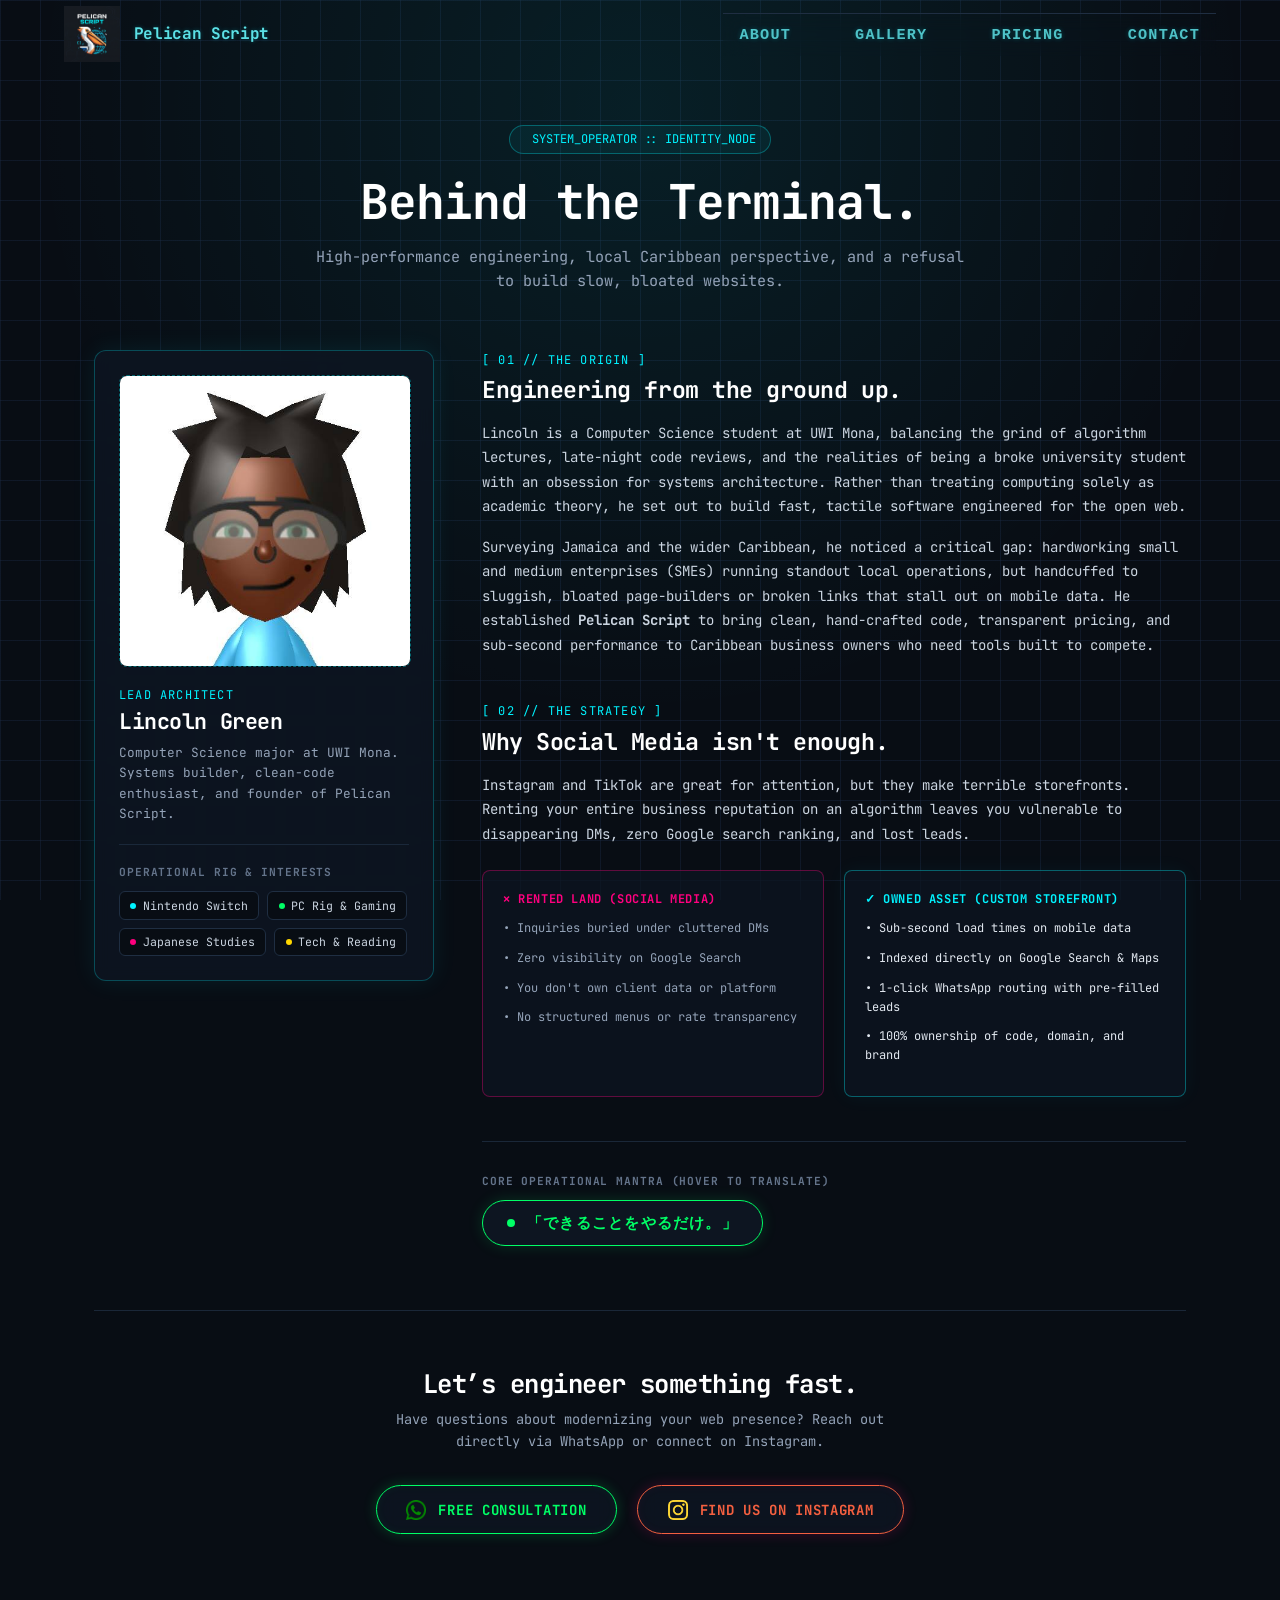
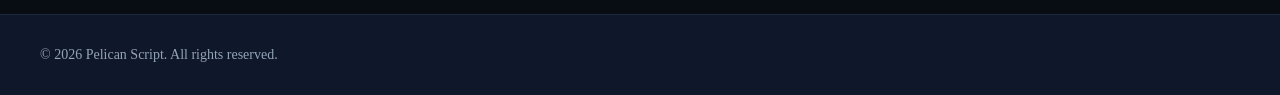
==== about.html @ 2ec805c6 "feat: build about page with operator dossier, tech rig chips, and interactive mantra node" ====
<!DOCTYPE html>
<html lang="en" class="scroll-smooth">
<head>
  <meta charset="UTF-8">
  <meta name="viewport" content="width=device-width, initial-scale=1.0">
  <title>About the Operator | Pelican Script</title>
  <meta name="description" content="Meet Lincoln Green—computer science student at UWI Mona and founder of Pelican Script. Engineering bespoke, ultra-fast web systems for Caribbean SMEs.">
  
  <!-- Brand icon -->
  <link rel="icon" type="image/png" href="icons/internet.png">

  <!-- Google Fonts -->
  <link rel="preconnect" href="https://fonts.googleapis.com">
  <link rel="preconnect" href="https://fonts.gstatic.com" crossorigin>
  <link href="https://fonts.googleapis.com/css2?family=JetBrains+Mono:wght@400;500;700&family=Silkscreen:wght@400;700&display=swap" rel="stylesheet">

  <!-- Stylesheets -->
  <link rel="stylesheet" href="css/main.css">
  <link rel="stylesheet" href="css/styles.css">
  <link rel="stylesheet" href="css/token.css">

<style>
    html, body {
      max-width: 100%;
      overflow-x: clip;
      margin: 0;
      padding: 0;
    }

    /* Outer Centered Wrapper */
    .about-wrapper {
      width: 100%;
      max-width: 1140px;
      margin: 0 auto;
      padding: 3.5rem 1.5rem 5rem 1.5rem;
      box-sizing: border-box;
    }

    /* Page Header */
    .about-header {
      text-align: center;
      margin-bottom: 3.5rem;
    }

    .about-badge {
      display: inline-flex;
      align-items: center;
      gap: 0.5rem;
      padding: 0.35rem 0.85rem;
      border-radius: 9999px;
      border: 1px solid rgba(0, 243, 255, 0.3);
      background: rgba(0, 243, 255, 0.05);
      color: #00f3ff;
      font-family: 'JetBrains Mono', monospace;
      font-size: 0.75rem;
      margin-bottom: 1rem;
    }

    .about-title {
      font-family: 'JetBrains Mono', monospace;
      font-size: clamp(2rem, 4vw, 3rem);
      font-weight: 700;
      color: #ffffff;
      margin: 0 0 0.75rem 0;
    }

    .about-subtitle {
      font-family: 'JetBrains Mono', monospace;
      color: #94a3b8;
      font-size: 0.95rem;
      max-width: 650px;
      margin: 0 auto;
      line-height: 1.6;
    }

    /* Two-Column Grid */
    .about-grid {
      display: grid;
      grid-template-columns: 1fr;
      gap: 2.5rem;
      align-items: start;
      margin-bottom: 4rem;
    }

    @media (min-width: 900px) {
      .about-grid {
        grid-template-columns: 340px 1fr;
        gap: 3rem;
      }
    }

    /* Left Column: Operator Frame */
    .operator-frame {
      background: rgba(14, 22, 34, 0.85);
      border: 1px solid rgba(0, 243, 255, 0.25);
      border-radius: 12px;
      padding: 1.5rem;
      box-shadow: 0 0 25px rgba(0, 243, 255, 0.08);
      backdrop-filter: blur(8px);
      box-sizing: border-box;
    }

    .operator-img-wrapper {
      width: 100%;
      aspect-ratio: 1 / 1;
      border-radius: 8px;
      overflow: hidden;
      border: 1px dashed rgba(0, 243, 255, 0.4);
      background: #080d14;
      display: flex;
      align-items: center;
      justify-content: center;
      margin-bottom: 1.25rem;
    }

    .operator-photo {
      width: 100%;
      height: 100%;
      object-fit: cover;
      display: block;
    }

    .placeholder-badge {
      font-family: 'JetBrains Mono', monospace;
      font-size: 0.75rem;
      color: #00f3ff;
      text-align: center;
      padding: 1rem;
      line-height: 1.5;
    }

    .operator-role {
      font-family: 'JetBrains Mono', monospace;
      font-size: 0.75rem;
      color: #00f3ff;
      letter-spacing: 0.1em;
      text-transform: uppercase;
      margin-bottom: 0.25rem;
    }

    .operator-name {
      font-family: 'JetBrains Mono', monospace;
      font-size: 1.35rem;
      font-weight: 700;
      color: #ffffff;
      margin: 0 0 0.5rem 0;
    }

    .operator-bio {
      font-family: 'JetBrains Mono', monospace;
      font-size: 0.8rem;
      color: #94a3b8;
      line-height: 1.6;
      margin: 0 0 1.25rem 0;
    }

    .operator-divider {
      border: 0;
      border-top: 1px solid rgba(31, 46, 66, 0.8);
      margin: 1.25rem 0;
    }

    .rig-label {
      font-family: 'JetBrains Mono', monospace;
      font-size: 0.7rem;
      color: #64748b;
      letter-spacing: 0.08em;
      font-weight: 700;
      margin-bottom: 0.75rem;
    }

    .hobby-tags {
      display: flex;
      flex-wrap: wrap;
      gap: 0.5rem;
    }

    .hobby-chip {
      display: inline-flex;
      align-items: center;
      gap: 0.4rem;
      padding: 0.35rem 0.65rem;
      border-radius: 6px;
      font-family: 'JetBrains Mono', monospace;
      font-size: 0.72rem;
      background: #080d14;
      border: 1px solid #1f2e42;
      color: #cbd5e1;
    }

    .hobby-chip .dot {
      width: 6px;
      height: 6px;
      border-radius: 50%;
    }

    /* Right Column: Story & Narrative */
    .story-section {
      margin-bottom: 2.75rem;
    }

    .story-tag {
      font-family: 'JetBrains Mono', monospace;
      font-size: 0.75rem;
      color: #00f3ff;
      letter-spacing: 0.1em;
      text-transform: uppercase;
    }

    .story-heading {
      font-family: 'JetBrains Mono', monospace;
      font-size: 1.45rem;
      font-weight: 700;
      color: #ffffff;
      margin: 0.4rem 0 1rem 0;
    }

    .story-body {
      font-family: 'JetBrains Mono', monospace;
      font-size: 0.875rem;
      color: #cbd5e1;
      line-height: 1.75;
      margin: 0 0 1rem 0;
    }

    /* Comparison Cards */
    .comparison-grid {
      display: grid;
      grid-template-columns: 1fr;
      gap: 1.25rem;
      margin-top: 1.5rem;
    }

    @media (min-width: 640px) {
      .comparison-grid {
        grid-template-columns: 1fr 1fr;
      }
    }

    .compare-box {
      padding: 1.25rem;
      border-radius: 8px;
      background: rgba(14, 22, 34, 0.7);
      font-family: 'JetBrains Mono', monospace;
      box-sizing: border-box;
    }

    .compare-social {
      border: 1px solid rgba(255, 0, 127, 0.35);
    }

    .compare-site {
      border: 1px solid rgba(0, 243, 255, 0.35);
      box-shadow: 0 0 20px rgba(0, 243, 255, 0.05);
    }

    .compare-title-social {
      color: #ff007f;
      font-size: 0.75rem;
      font-weight: 700;
      margin-bottom: 0.75rem;
      letter-spacing: 0.05em;
    }

    .compare-title-site {
      color: #00f3ff;
      font-size: 0.75rem;
      font-weight: 700;
      margin-bottom: 0.75rem;
      letter-spacing: 0.05em;
    }

    .compare-list {
      list-style: none;
      padding: 0;
      margin: 0;
      font-size: 0.75rem;
      line-height: 1.6;
    }

    .compare-list li {
      margin-bottom: 0.65rem;
    }

    .compare-social .compare-list li {
      color: #94a3b8;
    }

    .compare-site .compare-list li {
      color: #e2e8f0;
    }

    /* Mantra Pill Section */
    .mantra-block {
      border-top: 1px solid rgba(31, 46, 66, 0.8);
      padding-top: 2rem;
      margin-top: 2rem;
    }

    .mantra-container {
      position: relative;
      display: inline-flex;
      align-items: center;
      gap: 0.75rem;
      background: rgba(14, 22, 34, 0.95);
      border: 1.5px solid #00ff66;
      border-radius: 9999px;
      padding: 0.7rem 1.5rem;
      font-family: 'JetBrains Mono', monospace;
      cursor: pointer;
      transition: all 0.3s ease;
      box-shadow: 0 0 15px rgba(0, 255, 102, 0.15);
      user-select: none;
      min-height: 44px;
      box-sizing: border-box;
    }

    .mantra-container:hover {
      box-shadow: 0 0 25px rgba(0, 255, 102, 0.4);
      background: rgba(0, 255, 102, 0.08);
    }

    .mantra-jp {
      color: #00ff66;
      font-weight: 700;
      font-size: 0.95rem;
      letter-spacing: 0.08em;
      transition: opacity 0.25s ease, transform 0.25s ease;
    }

    .mantra-en {
      position: absolute;
      left: 2.75rem;
      color: #ffffff;
      font-weight: 600;
      font-size: 0.85rem;
      opacity: 0;
      transform: translateX(-5px);
      pointer-events: none;
      transition: opacity 0.25s ease, transform 0.25s ease;
      white-space: nowrap;
    }

    .mantra-container:hover .mantra-jp {
      opacity: 0;
      transform: translateX(5px);
    }

    .mantra-container:hover .mantra-en {
      opacity: 1;
      transform: translateX(0);
    }

    /* Bottom Conversion Area */
    .about-cta-footer {
      border-top: 1px solid rgba(31, 46, 66, 0.8);
      padding-top: 3.5rem;
      text-align: center;
    }

    .about-cta-footer h2 {
      font-family: 'JetBrains Mono', monospace;
      font-size: 1.6rem;
      color: #ffffff;
      margin: 0 0 0.5rem 0;
    }

    .about-cta-footer p {
      font-family: 'JetBrains Mono', monospace;
      font-size: 0.85rem;
      color: #94a3b8;
      margin: 0 auto 2rem auto;
      max-width: 520px;
      line-height: 1.6;
    }

    .cta-button-row {
      display: flex;
      flex-direction: row;
      justify-content: center;
      gap: 1.25rem;
      flex-wrap: wrap;
    }
  </style>
</head>

<body class="bg-[#080d14] text-[#e2e8f0]">
  <!-- Shared Component Header -->
  <site-header></site-header>

 <main id="main-content">
  <div class="about-wrapper">
    
    <!-- Hero / Header -->
    <header class="about-header">
      <div class="about-badge">
        <span class="w-2 h-2 rounded-full bg-[#00f3ff] animate-pulse"></span>
        <span>SYSTEM_OPERATOR :: IDENTITY_NODE</span>
      </div>
      <h1 class="about-title">Behind the Terminal.</h1>
      <p class="about-subtitle">
        High-performance engineering, local Caribbean perspective, and a refusal to build slow, bloated websites.
      </p>
    </header>

    <!-- Content Grid -->
    <div class="about-grid">
      
      <!-- Left Column: Dossier Card -->
      <aside class="operator-frame">
        <div class="operator-img-wrapper">
          <img src="img/mii.jpg" alt="Lincoln Green - Lead Architect" class="operator-photo">
        </div>

        <div class="operator-role">Lead Architect</div>
        <h2 class="operator-name">Lincoln Green</h2>
        <p class="operator-bio">
          Computer Science major at UWI Mona. Systems builder, clean-code enthusiast, and founder of Pelican Script.
        </p>

        <hr class="operator-divider">

        <div class="rig-label">OPERATIONAL RIG &amp; INTERESTS</div>
        <div class="hobby-tags">
          <span class="hobby-chip"><span class="dot" style="background: #00f3ff;"></span>Nintendo Switch</span>
          <span class="hobby-chip"><span class="dot" style="background: #00ff66;"></span>PC Rig &amp; Gaming</span>
          <span class="hobby-chip"><span class="dot" style="background: #ff007f;"></span>Japanese Studies</span>
          <span class="hobby-chip"><span class="dot" style="background: #ffd700;"></span>Tech &amp; Reading</span>
        </div>
      </aside>

      <!-- Right Column: Narrative & Comparison -->
      <article>
        
        <!-- Story 01 -->
        <section class="story-section">
          <span class="story-tag">[ 01 // THE ORIGIN ]</span>
          <h2 class="story-heading">Engineering from the ground up.</h2>
          <p class="story-body">
            Lincoln is a Computer Science student at UWI Mona, balancing the grind of algorithm lectures, late-night code reviews, and the realities of being a broke university student with an obsession for systems architecture. Rather than treating computing solely as academic theory, he set out to build fast, tactile software engineered for the open web.
          </p>
          <p class="story-body">
            Surveying Jamaica and the wider Caribbean, he noticed a critical gap: hardworking small and medium enterprises (SMEs) running standout local operations, but handcuffed to sluggish, bloated page-builders or broken links that stall out on mobile data. He established <strong>Pelican Script</strong> to bring clean, hand-crafted code, transparent pricing, and sub-second performance to Caribbean business owners who need tools built to compete.
          </p>
        </section>

        <!-- Story 02 -->
        <section class="story-section">
          <span class="story-tag">[ 02 // THE STRATEGY ]</span>
          <h2 class="story-heading">Why Social Media isn't enough.</h2>
          <p class="story-body">
            Instagram and TikTok are great for attention, but they make terrible storefronts. Renting your entire business reputation on an algorithm leaves you vulnerable to disappearing DMs, zero Google search ranking, and lost leads.
          </p>

          <div class="comparison-grid">
            <div class="compare-box compare-social">
              <div class="compare-title-social">✕ RENTED LAND (SOCIAL MEDIA)</div>
              <ul class="compare-list">
                <li>• Inquiries buried under cluttered DMs</li>
                <li>• Zero visibility on Google Search</li>
                <li>• You don't own client data or platform</li>
                <li>• No structured menus or rate transparency</li>
              </ul>
            </div>

            <div class="compare-box compare-site">
              <div class="compare-title-site">✓ OWNED ASSET (CUSTOM STOREFRONT)</div>
              <ul class="compare-list">
                <li>• Sub-second load times on mobile data</li>
                <li>• Indexed directly on Google Search &amp; Maps</li>
                <li>• 1-click WhatsApp routing with pre-filled leads</li>
                <li>• 100% ownership of code, domain, and brand</li>
              </ul>
            </div>
          </div>
        </section>

        <!-- Mantra Node -->
        <section class="mantra-block">
          <div class="rig-label">CORE OPERATIONAL MANTRA (HOVER TO TRANSLATE)</div>
          <div class="mantra-container" title="Hover to translate">
            <span class="dot" style="width: 8px; height: 8px; background: #00ff66; border-radius: 50%;"></span>
            <span class="mantra-jp">「できることをやるだけ。」</span>
            <span class="mantra-en">"Just do what you can."</span>
          </div>
        </section>

      </article>

    </div>

    <!-- Closing CTA Footer -->
    <footer class="about-cta-footer">
      <h2>Let’s engineer something fast.</h2>
      <p>Have questions about modernizing your web presence? Reach out directly via WhatsApp or connect on Instagram.</p>
      
      <div class="cta-button-row">
        <a href="https://wa.me/18764883919?text=Hi%20Pelican%20Script,%20I'm%20interested%20in%20a%20website%20for%20my%20business"
           class="btn-whatsapp"
           target="_blank"
           rel="noopener noreferrer"
           aria-label="Contact Pelican Script on WhatsApp">
          <img src="icons/wa-white.png" alt="" class="whatsapp-icon" width="20" height="20">
          <span class="btn-text">Free Consultation</span>
        </a>

        <a href="https://instagram.com/thepelicanscript"
           class="btn-instagram"
           target="_blank"
           rel="noopener noreferrer"
           aria-label="Find Pelican Script on Instagram">
          <img src="icons/ig-white.png" alt="" class="instagram-icon" width="20" height="20">
          <span class="btn-text">Find us on Instagram</span>
        </a>
      </div>
    </footer>

  </div>
</main>

  <!-- Shared Component Footer -->
  <site-footer></site-footer>

  <!-- Scripts -->
  <script src="scripts/components.js" defer></script>
  <script src="scripts/main.js" defer></script>
</body>
</html>
---- css/main.css ----
/* ==============================================
   NEON HUD SOCIAL & CONTACT ACTION BUTTONS
   ============================================== */

/* Base container for both buttons */
.btn-whatsapp,
.btn-instagram {
  display: inline-flex;
  align-items: center;
  justify-content: center;
  gap: 0.75rem;
  padding: 0.85rem 1.85rem;
  border-radius: 9999px;
  text-decoration: none;
  font-family: 'JetBrains Mono', ui-monospace, monospace;
  font-size: 0.875rem;
  font-weight: 700;
  letter-spacing: 0.05em;
  text-transform: uppercase;
  backdrop-filter: blur(10px);
  -webkit-backdrop-filter: blur(10px);
  background: rgba(14, 22, 34, 0.85); /* Deep dark surface */
  transition: all 0.25s cubic-bezier(0.4, 0, 0.2, 1);
  box-sizing: border-box;
}

/* Icons maintain clean proportion and crisp edge */
.whatsapp-icon,
.instagram-icon {
  width: 1.25rem;
  height: 1.25rem;
  object-fit: contain;
  transition: transform 0.25s ease, filter 0.25s ease;
}

/* --- WhatsApp: Terminal Neon Emerald --- */
.btn-whatsapp {
  border: 1.5px solid #00ff66;
  color: #00ff66 !important;
  box-shadow: 0 0 14px rgba(0, 255, 102, 0.2), inset 0 0 10px rgba(0, 255, 102, 0.05);
}

/* Recolor pure white icon to neon emerald (#00ff66) */
.btn-whatsapp .whatsapp-icon {
  filter: invert(72%) sepia(85%) saturate(1200%) hue-rotate(85deg) brightness(108%) contrast(105%);
}

.btn-whatsapp:hover {
  background: #00ff66;
  color: #080d14 !important; /* Inverts text to deep dark for punchy contrast */
  box-shadow: 
    0 0 20px rgba(0, 255, 102, 0.7),
    0 0 35px rgba(0, 255, 102, 0.35);
  transform: translateY(-2px);
}

.btn-whatsapp:hover .whatsapp-icon {
  filter: brightness(0); /* Flips icon to dark background tone on hover */
  transform: scale(1.1);
}

/* --- Instagram: Cyber Neon Magenta / Fuchsia --- */
.btn-instagram {
  border: 1.5px solid #F56040;
  color: #F56040 !important;
  box-shadow: 0 0 14px rgba(255, 0, 127, 0.2), inset 0 0 10px rgba(255, 0, 127, 0.05);
}

/* Recolor pure white icon to cyber neon magenta (#ff007f) */
.btn-instagram .instagram-icon {
  filter: invert(19%) sepia(94%) saturate(6284%) hue-rotate(324deg) brightness(101%) contrast(106%);
}

.btn-instagram:hover {
  background: #F56040;
  color: #ffffff !important;
  box-shadow: 
    0 0 20px rgba(245, 96, 64, 1),
    0 0 35px rgba(245, 96, 64, 0.35);
  transform: translateY(-2px);
}

.btn-instagram:hover .instagram-icon {
  filter: brightness(0) invert(1); /* Flips icon back to crisp white on solid magenta fill */
  transform: scale(1.1);
}

/* Mobile responsive full-width stretch */
@media (max-width: 480px) {
  .btn-whatsapp,
  .btn-instagram {
    width: 100%;
  }
}

/*Stats Styling*/
.metrics-section {
  padding: 2.5rem 1rem;
  background-color: #f8fafc
}

/*.stats-container {
  max-width: 600px;
  margin: 0 auto;
}

.stats-list {
  list-style: none;
  padding: 0;
  margin: 0;
  display: flex;
  flex-direction: column;
  gap: 1.25rem;
}

.stat-item {
  background-color: #ffffff;
  border: 1px solid #e2e8f0;
  border-radius: 12px;
  padding: 1.5rem;
  text-align: center;
  box-shadow: 0 2px 4px rgba(0, 0, 0, 0.04);
}

.stat-value {
  display: block;
  font-size: 2.25rem;
  font-weight: 700;
  color: #0e7490;
  line-height: 1.2;
  margin-bottom: 0.35rem;
  font-variant-numeric: tabular-nums;
}

.stat-label {
  display: block;
  font-size: 0.95rem;
  color: #475569;
  font-weight: 500;
}*/

/* ==============================================
   METRICS SECTION (TRANSLUCENT CYBER PLATE)
   ============================================== */
.metrics-section {
  width: 100%;
  background-color: rgba(5, 11, 20, 0.7); /* Translucent obsidian plate */
  backdrop-filter: blur(8px);             /* Lets background circuits softly blur */
  border-top: 1px solid rgba(56, 189, 248, 0.2);
  border-bottom: 1px solid rgba(56, 189, 248, 0.2);
  padding: 3rem 1.5rem;
  box-sizing: border-box;
}

.stats-container {
  max-width: 72rem;
  margin-inline: auto;
}

/* Reset <ul> defaults & distribute items across */
.stats-list {
  list-style: none;
  margin: 0;
  padding: 0;
  display: flex;
  flex-direction: row;
  justify-content: space-around;
  align-items: center;
  flex-wrap: wrap;
  gap: 2.5rem;
}

/* Individual Stat Column */
.stat-item {
  display: flex;
  flex-direction: column;
  align-items: center;
  text-align: center;
  gap: 0.5rem;
}

/* Pixelify Sans Numeric Value with Cyan Glow */
.stat-value {
  font-family: 'Pixelify Sans', sans-serif;
  font-size: clamp(2.5rem, 5vw, 4rem);
  font-weight: 700;
  color: #38bdf8; /* Electric cyan */
  line-height: 1;
  letter-spacing: 0.05em;
  text-shadow: 
    0 0 10px rgba(56, 189, 248, 0.5),
    0 0 24px rgba(56, 189, 248, 0.25);
}

/* Subtitle Label */
.stat-label {
  font-family: 'Silkscreen', monospace;
  font-size: 1rem;            /* Bumped up from 0.85rem */
  color: #cbd5e1;            /* Slightly brighter off-white for sharper contrast */
  letter-spacing: 0.1em;      /* Gives pixel/mono fonts clean breathing room */
  text-transform: uppercase;
  margin-top: 0.25rem;
}

/*Tablet/Desktop expanmsion*/
@media (min-width: 640px) {
  .stats-list {
    flex-direction: row;
    justify-content: space-between;
  }

  .stat-item {
    flex: 1;
    padding: 1.25rem 1rem;
  }
}
---- css/styles.css ----
/* ==============================================
   HIGH-VISIBILITY 45° PCB TRACE PATTERN
   ============================================== */
body {
  background-color: #080d14;
  background-image: 
    radial-gradient(circle at 50% 12%, rgba(0, 243, 255, 0.08) 0%, transparent 60%),
    linear-gradient(to right, rgba(30, 48, 77, 0.35) 1px, transparent 1px),
    linear-gradient(to bottom, rgba(30, 48, 77, 0.35) 1px, transparent 1px);
  background-size: 100% 100%, 40px 40px, 40px 40px;
  background-repeat: no-repeat, repeat, repeat;
  background-attachment: fixed;
  color: #e6edf3;
  margin: 0;
  padding: 0;
}
/* Unified Cyber-Terminal Typography */
h1, h2, h3, .brand-name, .section-tag, .tier-label {
  font-family: 'JetBrains Mono', ui-monospace, SFMono-Regular, Menlo, Monaco, Consolas, monospace;
  letter-spacing: -0.02em;
  font-weight: 700;
  -webkit-font-smoothing: antialiased;
  -moz-osx-font-smoothing: grayscale;
}

html {
  scroll-behavior: smooth;
}

/* Give section tags that clean terminal HUD look */
.section-tag {
  font-size: 0.85rem;
  letter-spacing: 0.1em;
  text-transform: uppercase;
  color: #00f3ff;
  font-weight: 600;
}

p {
  font-family: 'JetBrains Mono', monospace;
  font-size: 1rem;
  line-height: 1.6;
}
/* ==============================================
   HEADER & NAVIGATION
   ============================================== */
/*.site-header {
  position: sticky;
  top: 0;
  z-index: 1000;
  background-color: var(--clr-surface, #ffffff);
  border-bottom: 1px solid var(--clr-border, #e2e8f0);
}*/

/* --- Global Site Header Bar --- */
/* --- Brand Title (Pelican Script) --- */
site-header a,
site-header .brand-title,
site-header span {
  color: #5ce1e6 !important; /* Faint neon cyan baseline */
  text-shadow: 0 0 4px rgba(0, 243, 255, 0.25);
  transition: all 0.25s ease-in-out;
}

site-header a:hover,
site-header .brand-title:hover {
  color: #00f3ff !important; /* Vivid neon cyan */
  text-shadow: 0 0 10px rgba(0, 243, 255, 0.75), 0 0 20px rgba(0, 243, 255, 0.4);
}

/* --- Header Navigation Links --- */
site-header nav a {
  color: #5ce1e6 !important; /* Readable faint neon cyan */
  text-decoration: none;
  font-family: ui-monospace, SFMono-Regular, Menlo, Monaco, Consolas, monospace;
  font-size: 0.9rem;
  letter-spacing: 0.08em;
  padding: 0.5rem 0.85rem;
  display: inline-block;
  opacity: 0.85; /* Soft faint appearance */
  text-shadow: 0 0 5px rgba(0, 243, 255, 0.3);
  transition: all 0.25s ease-in-out;
}

/* Hover: Bright Neon Glow */
site-header nav a:hover,
site-header nav a.active {
  opacity: 1;
  color: #ffffff !important; /* Shifts to brilliant white-cyan core */
  text-shadow: 
    0 0 8px #00f3ff,
    0 0 16px #00f3ff,
    0 0 24px rgba(0, 243, 255, 0.6);
  transform: translateY(-1px);
}
/* --- Adjust container padding so a taller logo fits comfortably --- */
.header-container {
  display: flex;
  align-items: center;
  justify-content: space-between;
  padding: 0.4rem 1.5rem; /* Reduced top/bottom padding to give the logo room */
  max-width: 72rem;
  margin-inline: auto;
  position: relative;
}

/* --- Scale up the logo --- */
.brand-logo {
  width: auto;             /* Lets the width calculate naturally */
  height: 3.5rem;          /* Scales from 36px up to 56px */
  max-height: 60px;
  object-fit: contain;
  display: block;
}

/* --- Keep the brand text vertically centered with the larger icon --- */
.brand-link {
  display: flex;
  align-items: center;
  gap: 0.85rem;
  text-decoration: none;
  line-height: 1;          /* Prevents unwanted text descent spacing */
}

/* --- Mobile Hamburger Button --- */
.nav-toggle {
  display: flex;
  flex-direction: column;
  justify-content: space-around;
  width: 2rem;
  height: 2rem;
  background: transparent;
  border: none;
  cursor: pointer;
  padding: 0.25rem;
  z-index: 1001;
}

.hamburger-bar {
  width: 100%;
  height: 2px;
  background-color: var(--clr-heading, #0f172a);
  border-radius: 2px;
  transition: transform 0.25s ease, opacity 0.25s ease;
}

/* ==============================================
   MOBILE NAVIGATION & HAMBURGER (CYBER HUD THEME)
   ============================================== */

/* --- Mobile Hamburger Button --- */
.nav-toggle {
  display: flex;
  flex-direction: column;
  justify-content: space-around;
  width: 2.25rem;
  height: 2.25rem;
  background: transparent;
  border: none;
  cursor: pointer;
  padding: 0.25rem;
  z-index: 1001;
}

/* Neon Cyan Hamburger Lines */
.hamburger-bar {
  width: 100%;
  height: 2px;
  background-color: #00f3ff;
  border-radius: 2px;
  box-shadow: 0 0 8px rgba(0, 243, 255, 0.7);
  transition: transform 0.25s ease, opacity 0.25s ease, background-color 0.25s ease;
}

/* --- Mobile Navigation Drawer (Closed) --- */
.primary-navigation {
  position: absolute;
  top: 100%;
  left: 0;
  width: 100%;
  background-color: rgba(14, 22, 34, 0.98); /* Deep cyber surface #0e1622 with subtle translucency */
  backdrop-filter: blur(12px);
  -webkit-backdrop-filter: blur(12px);
  border-bottom: 1px solid #1f2e42;
  border-top: 1px solid #1f2e42;
  padding: 1.5rem 1rem;
  box-shadow: 0 16px 30px rgba(0, 0, 0, 0.7);
  font-family: ui-monospace, SFMono-Regular, Menlo, Monaco, Consolas, monospace;

  /* Hidden state */
  display: none;
  box-sizing: border-box;
}

/* --- Drawer Opened State (Matches components.js .nav-open) --- */
.primary-navigation.nav-open {
  display: block;
}

.primary-navigation ul {
  list-style: none;
  padding: 0;
  margin: 0;
  display: flex;
  flex-direction: column;
  gap: 0.5rem;
  text-align: center;
}

.primary-navigation a {
  text-decoration: none;
  color: #5ce1e6 !important;
  font-weight: 600;
  font-size: 1rem;
  letter-spacing: 0.08em;
  text-transform: uppercase;
  padding: 0.75rem 1rem;
  border-radius: 0.375rem;
  display: block;
  transition: all 0.2s ease;
}

.primary-navigation a:hover {
  color: #ffffff !important;
  background-color: rgba(0, 243, 255, 0.08);
  text-shadow: 0 0 10px #00f3ff, 0 0 20px rgba(0, 243, 255, 0.4);
}

/* --- Hamburger 'X' Morph Animation when Opened --- */
.nav-toggle[aria-expanded="true"] .hamburger-bar:nth-child(1) {
  transform: translateY(8px) rotate(45deg);
}

.nav-toggle[aria-expanded="true"] .hamburger-bar:nth-child(2) {
  opacity: 0;
}

.nav-toggle[aria-expanded="true"] .hamburger-bar:nth-child(3) {
  transform: translateY(-8px) rotate(-45deg);
}
/* ==============================================
   DESKTOP VIEWPORT (min-width: 768px)
   ============================================== */
@media (min-width: 768px) {
  /* Hide the hamburger button on desktop */
  .nav-toggle {
    display: none;
  }

  /* Reset navigation drawer back into the header flow */
  .primary-navigation {
    position: static;
    display: block;
    width: auto;
    padding: 0;
    background: transparent;
    border-bottom: none;
    box-shadow: none;
    margin-left: auto; /* Pushes the navigation links to the far right */
  }

  /* If you prefer links centered instead of to the right, swap margin-left: auto with:
     margin-inline: auto;
  */

  .primary-navigation ul {
    flex-direction: row;
    gap: 2rem;
    text-align: left;
  }

  .primary-navigation a {
    font-size: 0.95rem;
  }
}

/* ==============================================
   SECTION HEADERS & CONTAINERS
   ============================================== */
.container {
  width: min(100% - 2.5rem, 75rem);
  margin-inline: auto;
}

.gallery-section,
.pricing-section {
  padding-block: 5rem;
}

/* Ensure sticky header doesn't cut off the pricing section on jump */
#pricing,
.pricing-section {
  scroll-margin-top: 5rem; /* ~80px clearance below your header */
}

.hero-section {
  display: flex;
  flex-direction: column;
  justify-content: center;
  align-items: center;
  text-align: center;
}

.section-header {
  text-align: center;
  max-width: 42rem;
  margin-inline: auto;
  margin-bottom: 3.5rem;
}

.section-tag {
  display: inline-block;
  font-size: 2rem;
  font-weight: 700;
  text-transform: uppercase;
  letter-spacing: 0.08em;
  color: var(--clr-accent, #00f7ff);
  margin-bottom: 0.5rem;
}

.section-title {
  font-size: clamp(1.75rem, 3.5vw, 2.5rem);
  font-weight: 800;
  color: var(--clr-heading, #fff);
  line-height: 1.2;
  margin-bottom: 0.75rem;
}

.section-subtitle {
  font-size: 1rem;
  color: var(--clr-body-muted, #fff);
  line-height: 1.6;
}


/* ==============================================
   GALLERY SHOWCASE GRID
   ============================================== */
.gallery-grid {
  display: grid;
  grid-template-columns: repeat(auto-fit, minmax(19rem, 1fr));
  gap: 2rem;
}

.gallery-card {
  background: var(--clr-surface, #ffffff);
  border: 1px solid var(--clr-border, #e2e8f0);
  border-radius: 0.75rem;
  overflow: hidden;
  display: flex;
  flex-direction: column;
  transition: transform 0.25s ease, box-shadow 0.25s ease;
}

.gallery-card:hover {
  transform: translateY(-4px);
  box-shadow: 0 12px 24px -10px rgba(0, 0, 0, 0.08);
}

.gallery-media-wrapper {
  position: relative;
  aspect-ratio: 16 / 10;
  background: #f1f5f9;
  overflow: hidden;
}

.gallery-img {
  width: 100%;
  height: 100%;
  object-fit: cover;
  transition: transform 0.3s ease;
}

.gallery-card:hover .gallery-img {
  transform: scale(1.03);
}

.gallery-badge {
  position: absolute;
  top: 0.75rem;
  right: 0.75rem;
  background: rgba(15, 23, 42, 0.85);
  backdrop-filter: blur(4px);
  color: #ffffff;
  font-size: 0.75rem;
  font-weight: 600;
  padding: 0.25rem 0.625rem;
  border-radius: 9999px;
}

.gallery-body {
  padding: 1.5rem;
  display: flex;
  flex-direction: column;
  flex-grow: 1;
}

.gallery-meta {
  display: flex;
  gap: 0.5rem;
  margin-bottom: 0.75rem;
}

.metric-pill {
  font-size: 0.6875rem;
  font-weight: 700;
  color: #059669;
  background: #ecfdf5;
  padding: 0.2rem 0.5rem;
  border-radius: 4px;
}

.gallery-card-title {
  font-size: 1.25rem;
  font-weight: 700;
  color: var(--clr-heading, #0f172a);
  margin-bottom: 0.5rem;
}

.gallery-desc {
  font-size: 0.9375rem;
  color: var(--clr-body-muted, #64748b);
  line-height: 1.5;
  margin-bottom: 1.25rem;
  flex-grow: 1;
}

.gallery-footer {
  display: flex;
  flex-wrap: wrap;
  gap: 0.5rem;
  padding-top: 1rem;
  border-top: 1px solid var(--clr-border, #f1f5f9);
}

.tech-tag {
  font-size: 0.75rem;
  color: #475569;
  background: #f8fafc;
  padding: 0.2rem 0.5rem;
  border-radius: 4px;
  border: 1px solid #e2e8f0;
}

/* ==============================================
   PRICING 3D HOVER & FLIP CARDS
   ============================================== */
.pricing-matrix {
  display: grid;
  /* Auto-fit columns with 20rem minimum; clean row and column separation */
  grid-template-columns: repeat(auto-fit, minmax(min(100%, 20rem), 1fr));
  gap: 2.5rem;
  align-items: stretch;
  margin-top: 2rem;
}

/* 1. Parent card container MUST have a fixed height so the absolute faces don't collapse */
.flip-card {
  perspective: 1200px;
  height: 28rem; /* Concrete height anchors the grid row so cards cannot overlap */
  background: transparent;
}

/* 2. Inner wrapper handles both the slight lift and 3D rotation */
.flip-card-inner {
  width: 100%;
  height: 100%;
  transform-style: preserve-3d;
  transition: transform 0.7s cubic-bezier(0.4, 0, 0.2, 1), box-shadow 0.3s ease;
  border-radius: 1rem;
}

/* 3. Hover state: elevates slightly first, then executes the smooth Y-flip */
.flip-card:hover .flip-card-inner {
  transform: translateY(-6px) rotateY(180deg);
}

/* 4. Front & Back faces locked strictly to parent boundaries */
.flip-card-front,
.flip-card-back {
  position: absolute;
  inset: 0;
  width: 100%;
  height: 100%;
  -webkit-backface-visibility: hidden;
  backface-visibility: hidden;
  border-radius: 1rem;
  padding: 2rem 1.5rem; /* Balanced horizontal padding gives the button breathing room */
  display: flex;
  flex-direction: column;
  align-items: stretch; /* Forces full-width child elements to center and span symmetrically */
  overflow: visible;
  box-sizing: border-box;
  font-family: 'JetBrains Mono', monospace;
  font-size: 1rem;
  line-height: 1.6;
}
/* Front Face Styling */
.flip-card-front {
  background: var(--clr-surface, #ffffff);
  border: 1px solid var(--clr-border, #e2e8f0);
  box-shadow: 0 4px 16px rgba(0, 0, 0, 0.05);
  transform: rotateY(0deg);
  color: #0f172a;
  text-align: center;
  position: relative;
}

.flip-card.featured .flip-card-front, .flip-card.featured .flip-card-back {
  border: 4px solid var(--clr-accent, #d9ff00);
  box-shadow: 0 10px 25px -5px rgba(37, 99, 235, 0.15);
}

.recommended-badge {
  position: absolute;
  top: -14px;
  left: 50%;
  transform: translateX(-50%);
  background: linear-gradient(135deg, #0070f3, #00d4ff);
  color: #030712;
  font-family: 'Silkscreen', monospace;
  font-size: 1.25rem;
  letter-spacing: 0.08em;
  text-transform: uppercase;
  padding: 0.35rem 1rem;
  border-radius: 999px;
  box-shadow: 0 0 14px rgba(0, 212, 255, 0.6), 0 2px 6px rgba(0, 0, 0, 0.25);
  white-space: nowrap;
  z-index: 5;
}

.recommended-badge strong {
  font-weight: 700;
}

.flip-hint {
  font-size: 0.75rem;
  color: #0f172a;
  margin-top: auto; /* Pushes the hint to the bottom of the card */
  text-align: center;
  text-transform: uppercase;
  letter-spacing: 0.08em;
  font-size: 1rem;
}

/* Back Face Styling */
.flip-card-back {
  background: #0f172a;
  color: #f8fafc;
  border: 1px solid #1e293b;
  transform: rotateY(180deg);
  box-shadow: 0 12px 28px -6px rgba(0, 0, 0, 0.25);
}

.back-title {
  font-size: 1.125rem;
  font-weight: 700;
  margin-bottom: 1rem;
  color: #ffffff;
  border-bottom: 1px solid #334155;
  padding-bottom: 0.5rem;
}

.spec-list {
  list-style: none;
  padding: 0;
  margin: 0 0 1.5rem 0;
  flex-grow: 1;
}

.spec-list li {
  position: relative;
  padding-left: 1.25rem;
  margin-bottom: 0.625rem;
  font-size: 0.875rem;
  color: #cbd5e1;
}

.spec-list li::before {
  content: "✔";
  position: absolute;
  left: 0;
  color: #38bdf8;
  font-size: 0.75rem;
}

.btn-block {
  display: block;
  box-sizing: border-box;
  text-align: center;
  text-decoration: none;
  padding: 0.75rem 1rem;
  border-radius: 0.5rem;
  font-weight: 600;
  font-size: 0.875rem;
  background: var(--clr-accent, #3b82f6);
  color: #ffffff;
  transition: background 0.2s ease;
  margin-top: auto; /* keeps it pinned neatly to the bottom of the card */
}

.btn-block:hover {
  background: #2563eb;
}
/* ==============================================
   CLOSING CTA SECTION
   ============================================== */
/*.cta-section {
  padding-block: 1rem 6rem;
  background-color: var(--clr-surface, #ffffff);
  border-top: 1px solid var(--clr-border, #e2e8f0);
}*/

.cta-section, .metrics-section {
  background-color: rgba(5, 11, 20, 0.7); /* Deep dark blue-black with 70% opacity */
  backdrop-filter: blur(8px);             /* Blurs the circuits slightly underneath */
  border-top: 1px solid rgba(56, 189, 248, 0.2);
  border-bottom: 1px solid rgba(56, 189, 248, 0.2);
  padding-block: 5rem 1.5rem;
}

.cta-section h2 {
  color: #f8fafc;
}

.cta-section p {
  color: #94a3b8;
}*/

/* Replace .cta-section with your actual class name */
.cta-section {
  background: transparent; /* Lets the body circuit background show right through */
  padding: 5rem 1.5rem;
}

.cta-section h2 {
  color: #f8fafc; /* Crisp white for the pixel heading */
  text-shadow: 0 0 16px rgba(56, 189, 248, 0.2); /* Optional subtle cyan glow */
}

.cta-section p {
  color: #94a3b8; /* Muted tech grey/cyan for high-legibility body text */
}

.cta-container {
  display: flex;
  justify-content: center;
}

.cta-content {
  text-align: center;
  max-width: 44rem;
  margin-inline: auto;
}

.cta-title {
  font-size: clamp(1.85rem, 4vw, 2.75rem);
  font-weight: 800;
  color: var(--clr-heading, #0f172a);
  line-height: 1.2;
  margin-bottom: 1rem;
}

.cta-lead {
  font-size: 1.125rem;
  color: var(--clr-body-muted, #64748b);
  line-height: 1.6;
  margin-bottom: 2.5rem;
}

/* Button Row - Side-by-side on desktop, stacked on mobile */
.cta-action-row {
  display: flex;
  flex-wrap: wrap;
  justify-content: center;
  align-items: center;
  gap: 1.25rem;
}

.cta-btn {
  display: inline-flex;
  align-items: center;
  justify-content: center;
  gap: 0.625rem;
  padding: 0.875rem 2rem;
  font-size: 1rem;
  font-weight: 700;
  text-decoration: none;
  border-radius: 0.5rem;
  box-sizing: border-box;
  transition: transform 0.2s ease, box-shadow 0.2s ease, background-color 0.2s ease;
}

.cta-btn:hover {
  transform: translateY(-2px);
}

/* Secondary Button Styling */
.btn-secondary {
  background: #f1f5f9;
  color: #0f172a;
  border: 1px solid #cbd5e1;
}

.btn-secondary:hover {
  background: #e2e8f0;
  box-shadow: 0 4px 12px rgba(0, 0, 0, 0.05);
}

/* ==============================================
   SITE FOOTER
   ============================================== */
.site-footer {
  background: #0f172a;
  color: #94a3b8;
  padding-block: 2rem;
  border-top: 1px solid #1e293b;
  font-size: 0.875rem;
}

.footer-container {
  display: flex;
  flex-direction: column;
  align-items: center;
  justify-content: space-between;
  gap: 1rem;
  text-align: center;
}

@media (min-width: 640px) {
  .footer-container {
    flex-direction: row;
    text-align: left;
  }
}

/* Mobile Stretch for CTA Buttons */
@media (max-width: 480px) {
  .cta-action-row {
    flex-direction: column;
    width: 100%;
  }

  .cta-btn {
    width: 100%;
  }
}
/* Mobile/Reduced Motion Support */
@media (prefers-reduced-motion: reduce) {
  .flip-card-inner {
    transition: transform 0.01ms;
  }
}

/* ==============================================
   SHOWCASE CTA - CYBER GLOW PULSE BUTTON
   ============================================== */

/* Wrapper gives it proper breathing room between card and metrics */
.showcase-action-wrapper {
  margin-top: 2rem;
  margin-bottom: 3.5rem;
  display: flex;
  justify-content: center;
  align-items: center;
  width: 100%;
}

.btn-cyan-pulse {
  display: inline-flex;
  align-items: center;
  gap: 0.65rem;
  padding: 0.85rem 1.75rem;
  background: rgba(14, 22, 34, 0.85); /* Dark terminal surface */
  border: 1.5px solid #00f3ff;
  border-radius: 9999px;
  color: #00f3ff !important;
  text-decoration: none;
  font-family: 'JetBrains Mono', ui-monospace, monospace;
  font-size: 0.85rem;
  font-weight: 700;
  letter-spacing: 0.08em;
  text-transform: uppercase;
  backdrop-filter: blur(8px);
  -webkit-backdrop-filter: blur(8px);
  box-shadow: 0 0 14px rgba(0, 243, 255, 0.2), inset 0 0 10px rgba(0, 243, 255, 0.05);
  transition: all 0.3s cubic-bezier(0.4, 0, 0.2, 1);
  cursor: pointer;
  position: relative;
}

/* Arrow micro-interaction */
.btn-cyan-pulse .pulse-arrow {
  display: inline-block;
  transition: transform 0.25s ease;
}

/* --- Hover Glow Pulse --- */
.btn-cyan-pulse:hover {
  background: #00f3ff;
  color: #080d14 !important; /* Inverts text to deep dark for high contrast */
  box-shadow: 
    0 0 20px rgba(0, 243, 255, 0.65),
    0 0 40px rgba(0, 243, 255, 0.35);
  transform: translateY(-2px);
}

.btn-cyan-pulse:hover .pulse-arrow {
  transform: translateX(4px);
}

/* Active click state */
.btn-cyan-pulse:active {
  transform: translateY(0);
  box-shadow: 0 0 12px rgba(0, 243, 255, 0.5);
}
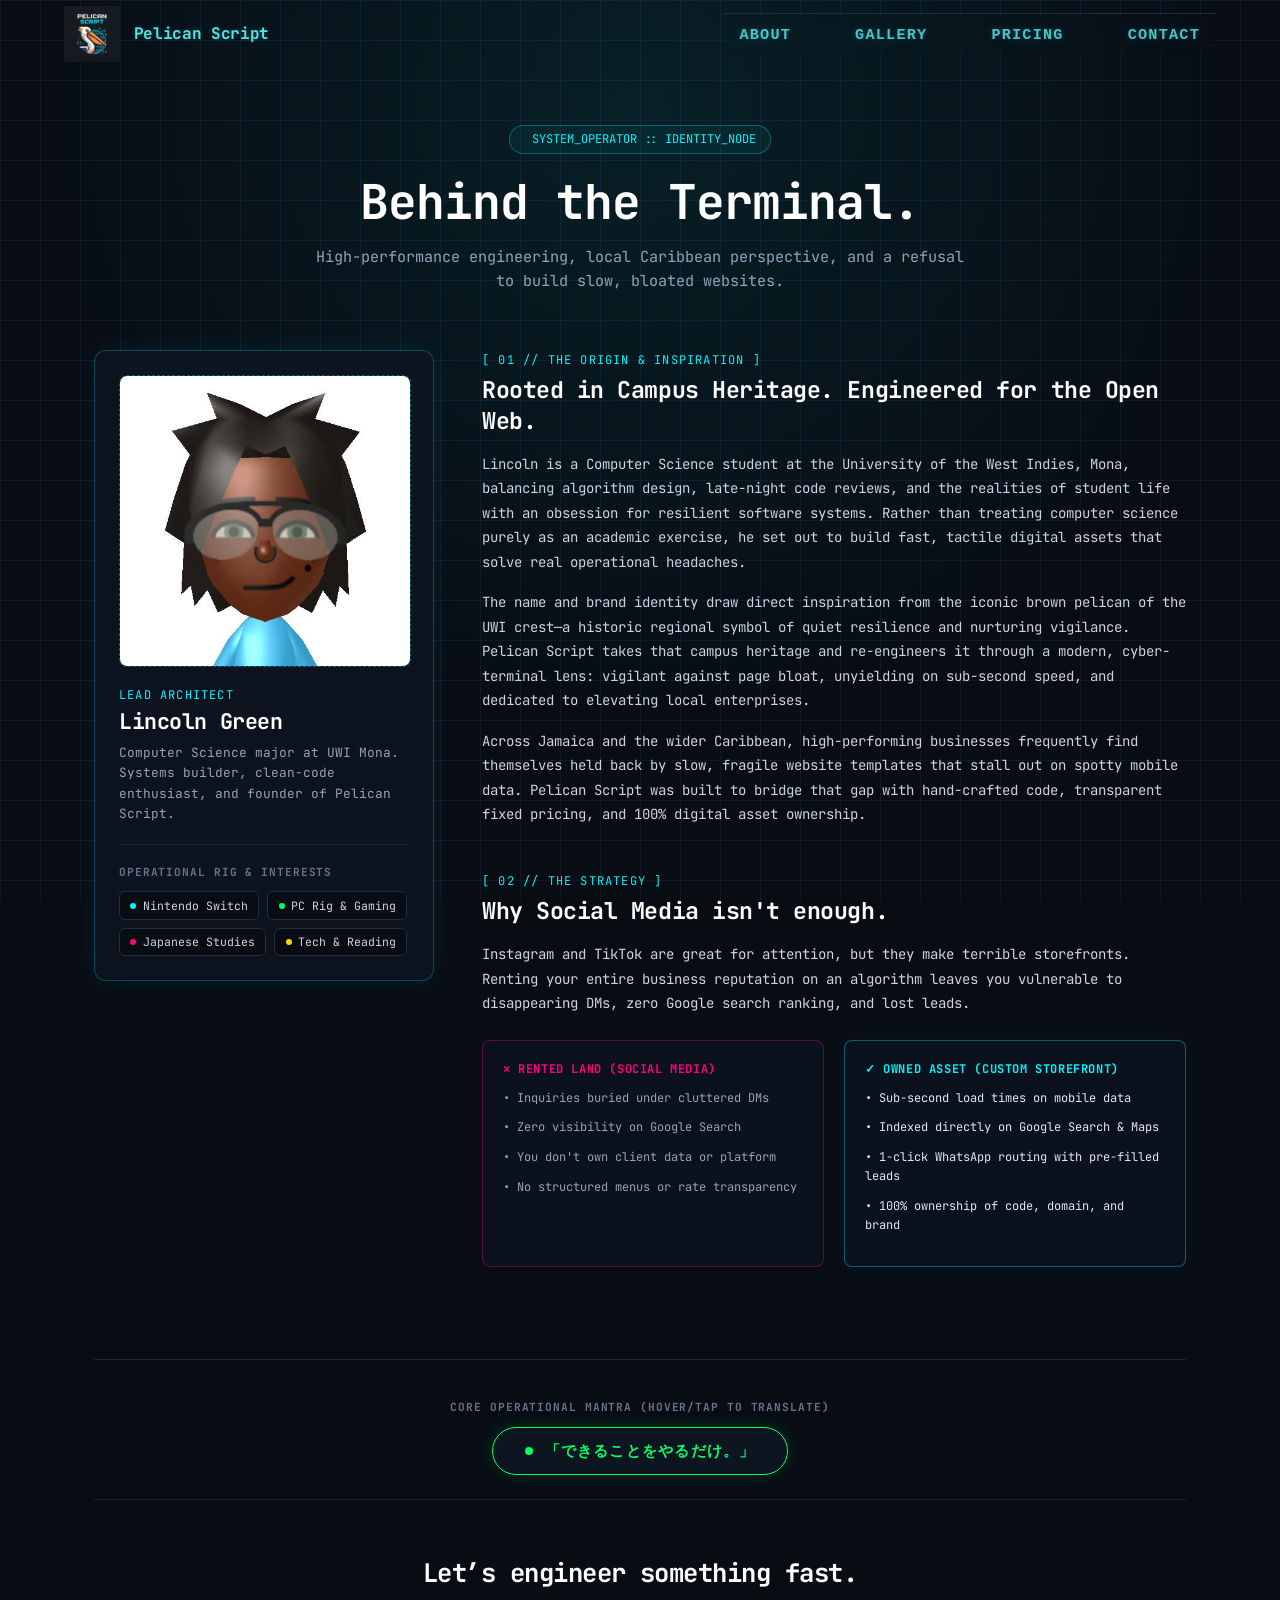
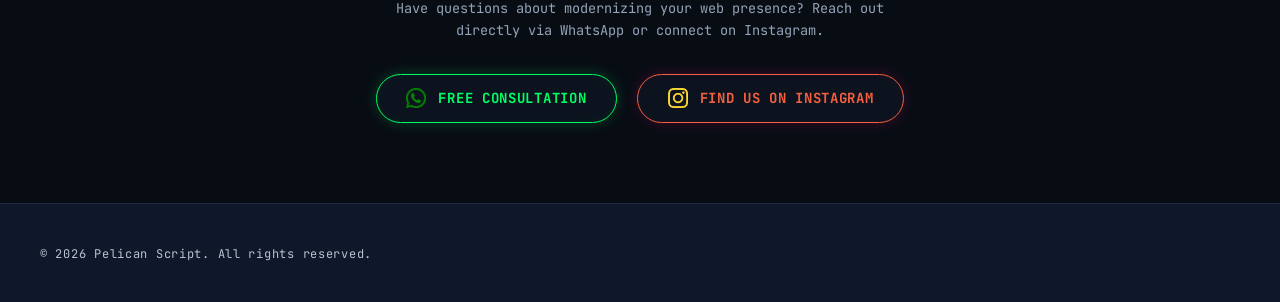
==== commit 58d63e89: "feat: align platform messaging with strategic value positioning and solitude & care showcase" ====
--- a/about.html
+++ b/about.html
@@ -79,7 +79,7 @@
       grid-template-columns: 1fr;
       gap: 2.5rem;
       align-items: start;
-      margin-bottom: 4rem;
+      margin-bottom: 3rem;
     }
 
     @media (min-width: 900px) {
@@ -290,29 +290,50 @@
       color: #e2e8f0;
     }
 
-    /* Mantra Pill Section */
+    /* Mantra Section - Full Width Centered Banner Across Both Columns */
     .mantra-block {
       border-top: 1px solid rgba(31, 46, 66, 0.8);
-      padding-top: 2rem;
-      margin-top: 2rem;
+      padding-top: 2.5rem;
+      margin-top: 2.5rem;
+      margin-bottom: 1.5rem;
+      display: flex;
+      flex-direction: column;
+      align-items: center;
+      justify-content: center;
+      text-align: center;
+      width: 100%;
+    }
+
+    .mantra-label {
+      font-family: 'JetBrains Mono', monospace;
+      font-size: 0.7rem;
+      color: #64748b;
+      letter-spacing: 0.08em;
+      font-weight: 700;
+      margin-bottom: 0.85rem;
+      text-align: center;
+      width: 100%;
+      display: block;
     }
 
     .mantra-container {
       position: relative;
       display: inline-flex;
       align-items: center;
+      justify-content: center;
       gap: 0.75rem;
       background: rgba(14, 22, 34, 0.95);
       border: 1.5px solid #00ff66;
       border-radius: 9999px;
-      padding: 0.7rem 1.5rem;
+      padding: 0.75rem 2rem;
       font-family: 'JetBrains Mono', monospace;
       cursor: pointer;
       transition: all 0.3s ease;
       box-shadow: 0 0 15px rgba(0, 255, 102, 0.15);
       user-select: none;
-      min-height: 44px;
+      min-height: 46px;
       box-sizing: border-box;
+      margin: 0 auto;
     }
 
     .mantra-container:hover {
@@ -330,7 +351,6 @@
 
     .mantra-en {
       position: absolute;
-      left: 2.75rem;
       color: #ffffff;
       font-weight: 600;
       font-size: 0.85rem;
@@ -339,6 +359,7 @@
       pointer-events: none;
       transition: opacity 0.25s ease, transform 0.25s ease;
       white-space: nowrap;
+      text-align: center;
     }
 
     .mantra-container:hover .mantra-jp {
@@ -434,13 +455,16 @@
         
         <!-- Story 01 -->
         <section class="story-section">
-          <span class="story-tag">[ 01 // THE ORIGIN ]</span>
-          <h2 class="story-heading">Engineering from the ground up.</h2>
+          <span class="story-tag">[ 01 // THE ORIGIN &amp; INSPIRATION ]</span>
+          <h2 class="story-heading">Rooted in Campus Heritage. Engineered for the Open Web.</h2>
           <p class="story-body">
-            Lincoln is a Computer Science student at UWI Mona, balancing the grind of algorithm lectures, late-night code reviews, and the realities of being a broke university student with an obsession for systems architecture. Rather than treating computing solely as academic theory, he set out to build fast, tactile software engineered for the open web.
+            Lincoln is a Computer Science student at the University of the West Indies, Mona, balancing algorithm design, late-night code reviews, and the realities of student life with an obsession for resilient software systems. Rather than treating computer science purely as an academic exercise, he set out to build fast, tactile digital assets that solve real operational headaches.
           </p>
           <p class="story-body">
-            Surveying Jamaica and the wider Caribbean, he noticed a critical gap: hardworking small and medium enterprises (SMEs) running standout local operations, but handcuffed to sluggish, bloated page-builders or broken links that stall out on mobile data. He established <strong>Pelican Script</strong> to bring clean, hand-crafted code, transparent pricing, and sub-second performance to Caribbean business owners who need tools built to compete.
+            The name and brand identity draw direct inspiration from the iconic brown pelican of the UWI crest—a historic regional symbol of quiet resilience and nurturing vigilance. Pelican Script takes that campus heritage and re-engineers it through a modern, cyber-terminal lens: vigilant against page bloat, unyielding on sub-second speed, and dedicated to elevating local enterprises.
+          </p>
+          <p class="story-body">
+            Across Jamaica and the wider Caribbean, high-performing businesses frequently find themselves held back by slow, fragile website templates that stall out on spotty mobile data. Pelican Script was built to bridge that gap with hand-crafted code, transparent fixed pricing, and 100% digital asset ownership.
           </p>
         </section>
 
@@ -475,19 +499,19 @@
           </div>
         </section>
 
-        <!-- Mantra Node -->
-        <section class="mantra-block">
-          <div class="rig-label">CORE OPERATIONAL MANTRA (HOVER TO TRANSLATE)</div>
-          <div class="mantra-container" title="Hover to translate">
-            <span class="dot" style="width: 8px; height: 8px; background: #00ff66; border-radius: 50%;"></span>
-            <span class="mantra-jp">「できることをやるだけ。」</span>
-            <span class="mantra-en">"Just do what you can."</span>
-          </div>
-        </section>
-
       </article>
 
-    </div>
+    </div><!-- .about-grid -->
+
+    <!-- Mantra Node - Outside the 2-column grid, spans full page width and aligns dead center -->
+    <section class="mantra-block">
+      <div class="mantra-label">CORE OPERATIONAL MANTRA (HOVER/TAP TO TRANSLATE)</div>
+      <div class="mantra-container" title="Hover to translate">
+        <span class="dot" style="width: 8px; height: 8px; background: #00ff66; border-radius: 50%;"></span>
+        <span class="mantra-jp">「できることをやるだけ。」</span>
+        <span class="mantra-en">"Just do what you can."</span>
+      </div>
+    </section>
 
     <!-- Closing CTA Footer -->
     <footer class="about-cta-footer">
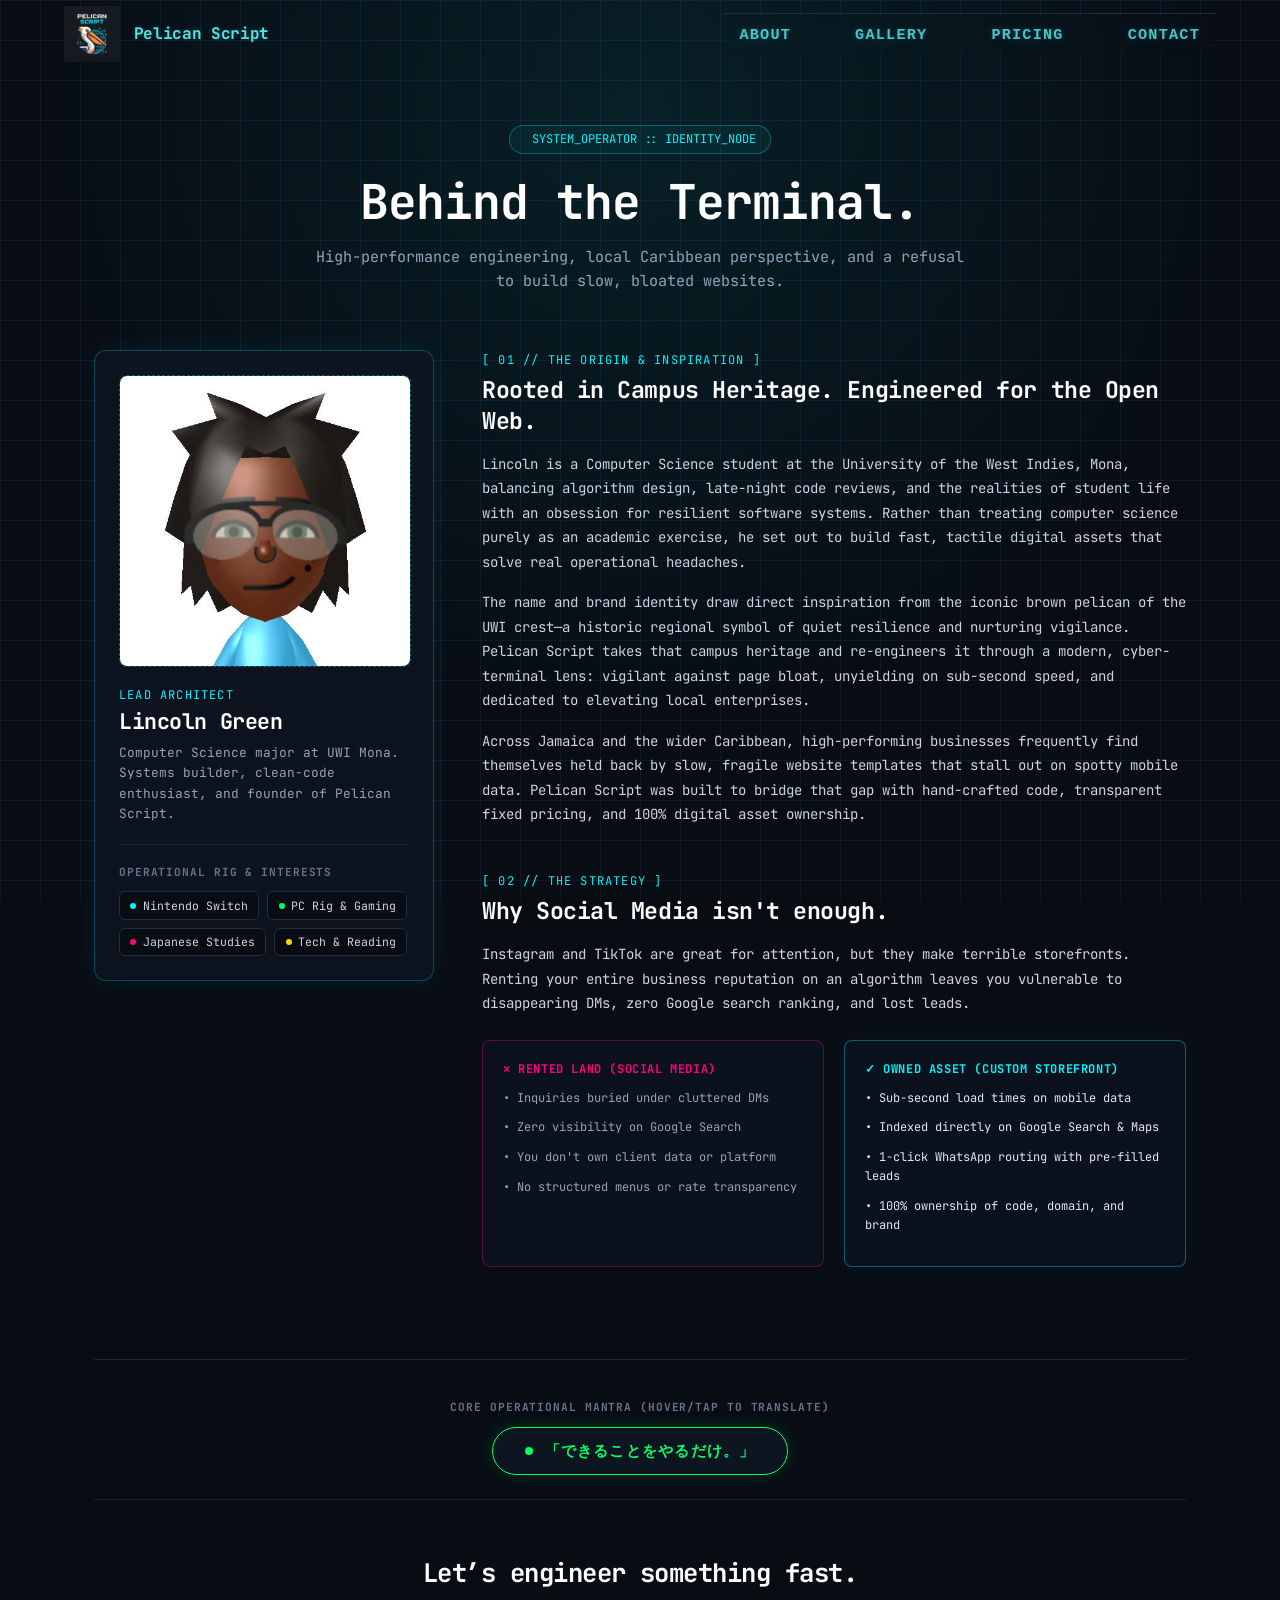
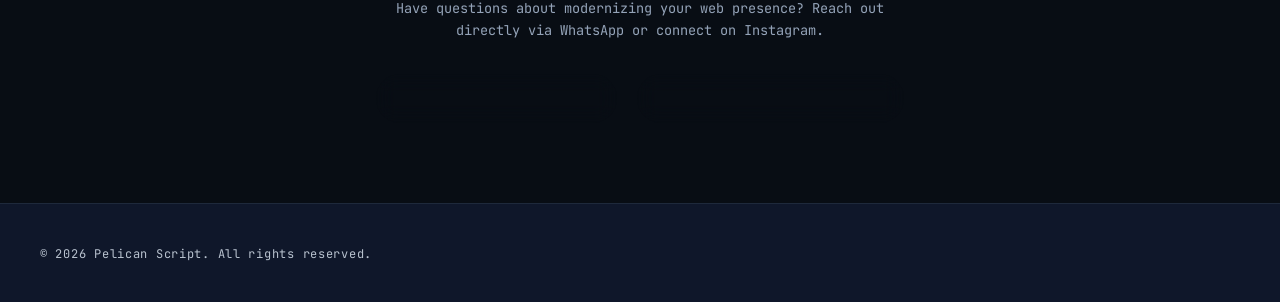
==== commit af8b66cc: "feat: updated browser tab icon" ====
--- a/about.html
+++ b/about.html
@@ -7,7 +7,7 @@
   <meta name="description" content="Meet Lincoln Green—computer science student at UWI Mona and founder of Pelican Script. Engineering bespoke, ultra-fast web systems for Caribbean SMEs.">
   
   <!-- Brand icon -->
-  <link rel="icon" type="image/png" href="icons/internet.png">
+  <link rel="icon" type="image/png" href="icons/favicon.png" sizes="32x32"/>
 
   <!-- Google Fonts -->
   <link rel="preconnect" href="https://fonts.googleapis.com">
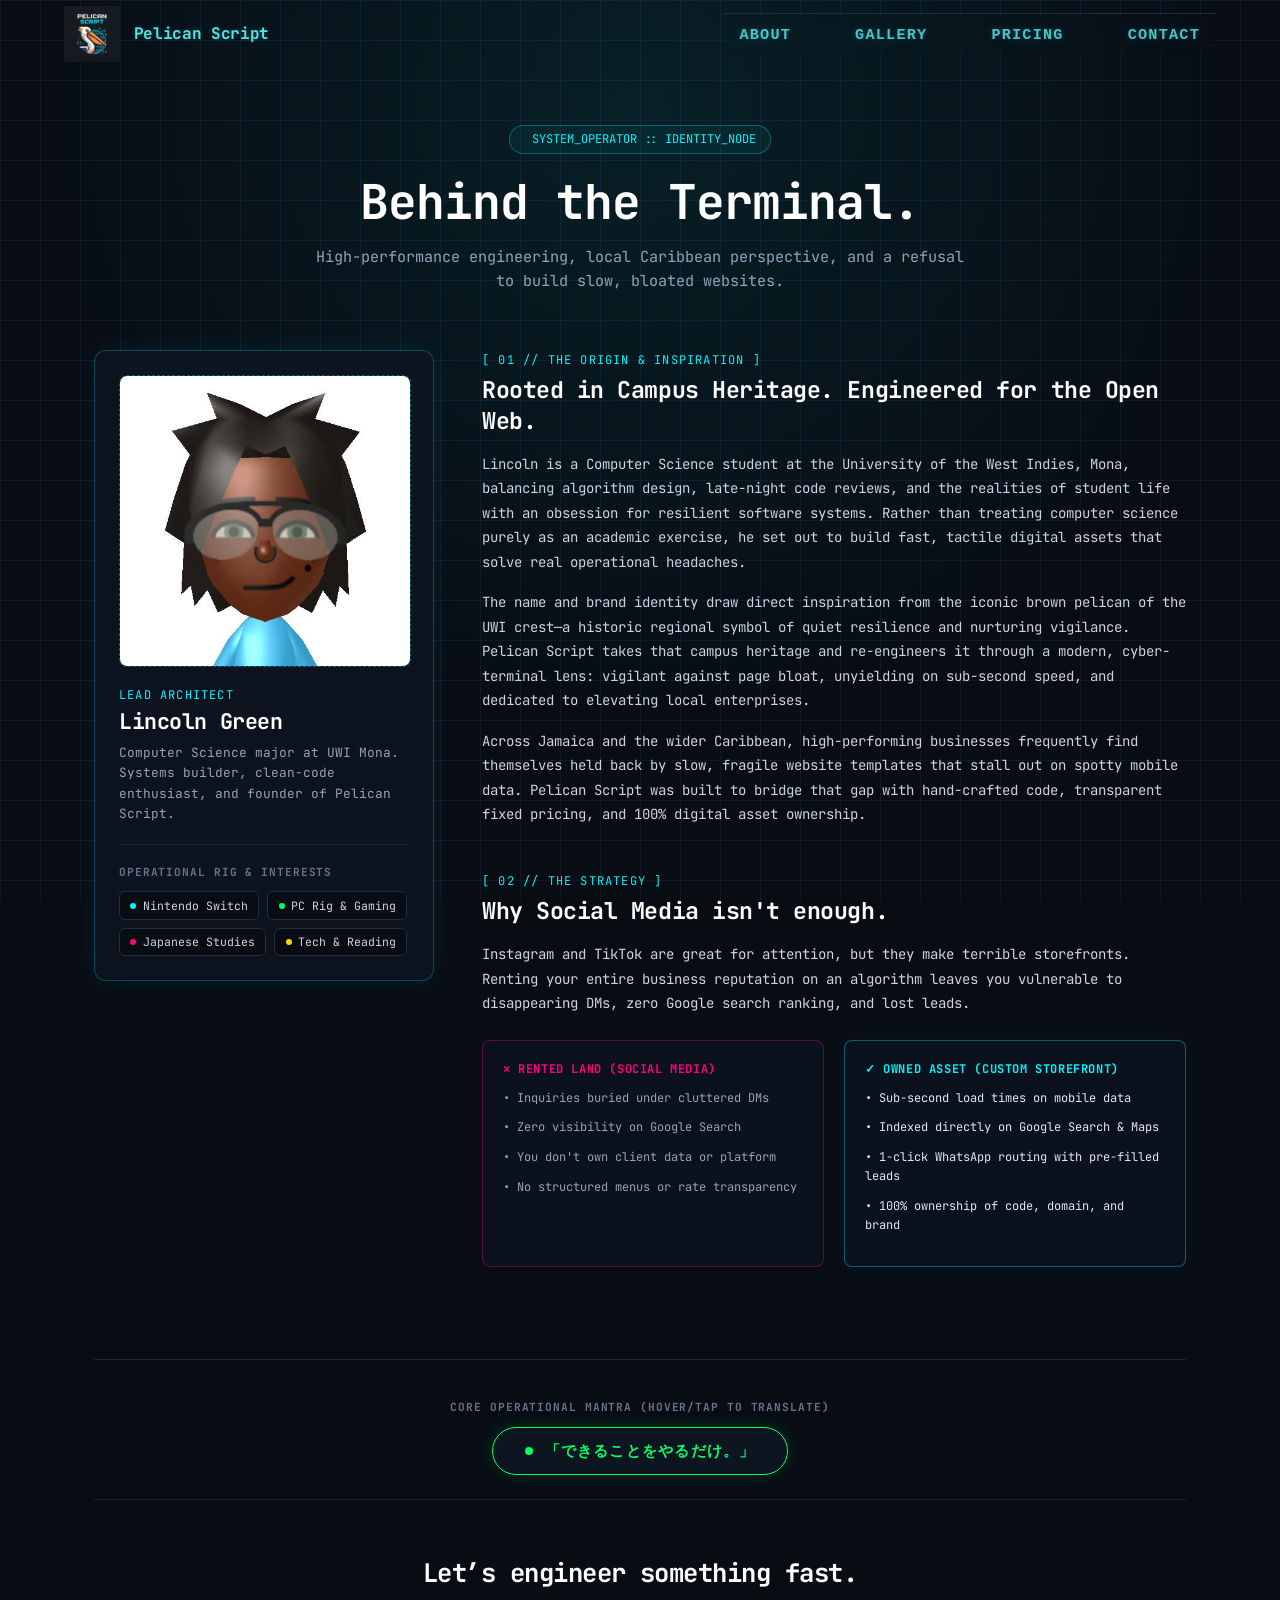
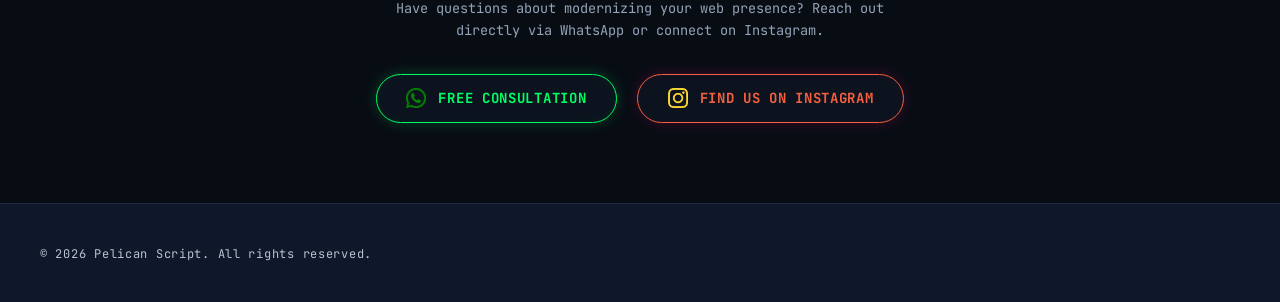
==== commit 6a613c09: "feat(seo): complete site-wide open graph, schema markup, and web3forms integration" ====
--- a/about.html
+++ b/about.html
@@ -3,8 +3,71 @@
 <head>
   <meta charset="UTF-8">
   <meta name="viewport" content="width=device-width, initial-scale=1.0">
+  
+  <!-- Primary Meta & Crawling Directives -->
   <title>About the Operator | Pelican Script</title>
+  <meta name="title" content="About the Operator | Pelican Script">
   <meta name="description" content="Meet Lincoln Green—computer science student at UWI Mona and founder of Pelican Script. Engineering bespoke, ultra-fast web systems for Caribbean SMEs.">
+  <meta name="keywords" content="Lincoln Green, Pelican Script founder, web developer Jamaica, UWI Mona computer science, Kingston web engineering, Caribbean tech entrepreneurs">
+  <meta name="author" content="Lincoln Green">
+  <meta name="robots" content="index, follow">
+  <link rel="canonical" href="https://pelicanscript.com/about.html">
+
+  <!-- Geographic & Local Jamaican SEO Directives -->
+  <meta name="geo.region" content="JM-08">
+  <meta name="geo.placename" content="Kingston, Jamaica">
+  <meta name="geo.position" content="18.0179;-76.8099">
+  <meta name="ICBM" content="18.0179, -76.8099">
+
+  <!-- Open Graph / WhatsApp / Facebook / LinkedIn Cards -->
+  <meta property="og:type" content="profile">
+  <meta property="og:url" content="https://pelicanscript.com/about.html">
+  <meta property="og:title" content="About the Operator | Pelican Script">
+  <meta property="og:description" content="Meet Lincoln Green—systems builder, clean-code enthusiast, and founder of Pelican Script. Engineering high-performance digital assets for Caribbean SMEs.">
+  <meta property="og:image" content="https://pelicanscript.com/img/logo.png">
+  <meta property="og:image:alt" content="Lincoln Green - Pelican Script Terminal Operator">
+  <meta property="og:site_name" content="Pelican Script">
+  <meta property="og:locale" content="en_US">
+
+  <!-- Twitter / X Cards -->
+  <meta name="twitter:card" content="summary_large_image">
+  <meta name="twitter:url" content="https://pelicanscript.com/about.html">
+  <meta name="twitter:title" content="About the Operator | Pelican Script">
+  <meta name="twitter:description" content="Meet Lincoln Green—systems builder, clean-code enthusiast, and founder of Pelican Script.">
+  <meta name="twitter:image" content="https://pelicanscript.com/img/logo.png">
+
+  <!-- Structured Data: AboutPage & Person Schema (JSON-LD) -->
+  <script type="application/ld+json">
+  {
+    "@context": "https://schema.org",
+    "@type": "AboutPage",
+    "name": "About the Operator",
+    "url": "https://pelicanscript.com/about.html",
+    "description": "Background, philosophy, and architectural vision of Lincoln Green, founder and lead architect of Pelican Script.",
+    "mainEntity": {
+      "@type": "Person",
+      "name": "Lincoln Green",
+      "jobTitle": "Lead Architect & Founder",
+      "worksFor": {
+        "@type": "ProfessionalService",
+        "name": "Pelican Script",
+        "url": "https://pelicanscript.com/"
+      },
+      "alumniOf": {
+        "@type": "CollegeOrUniversity",
+        "name": "The University of the West Indies, Mona"
+      },
+      "address": {
+        "@type": "PostalAddress",
+        "addressLocality": "Kingston",
+        "addressCountry": "JM"
+      },
+      "sameAs": [
+        "https://instagram.com/thepelicanscript"
+      ]
+    }
+  }
+  </script>
   
   <!-- Brand icon -->
   <link rel="icon" type="image/png" href="icons/favicon.png" sizes="32x32"/>
@@ -25,6 +88,20 @@
       overflow-x: clip;
       margin: 0;
       padding: 0;
+    }
+
+    /* Elevate custom web component header above the page canvas */
+    site-header,
+    .site-header {
+      position: relative;
+      z-index: 50;
+      display: block;
+    }
+
+    /* Isolated Stacking Context so Header dropdown always stays in front */
+    #main-content {
+      position: relative;
+      z-index: 1;
     }
 
     /* Outer Centered Wrapper */
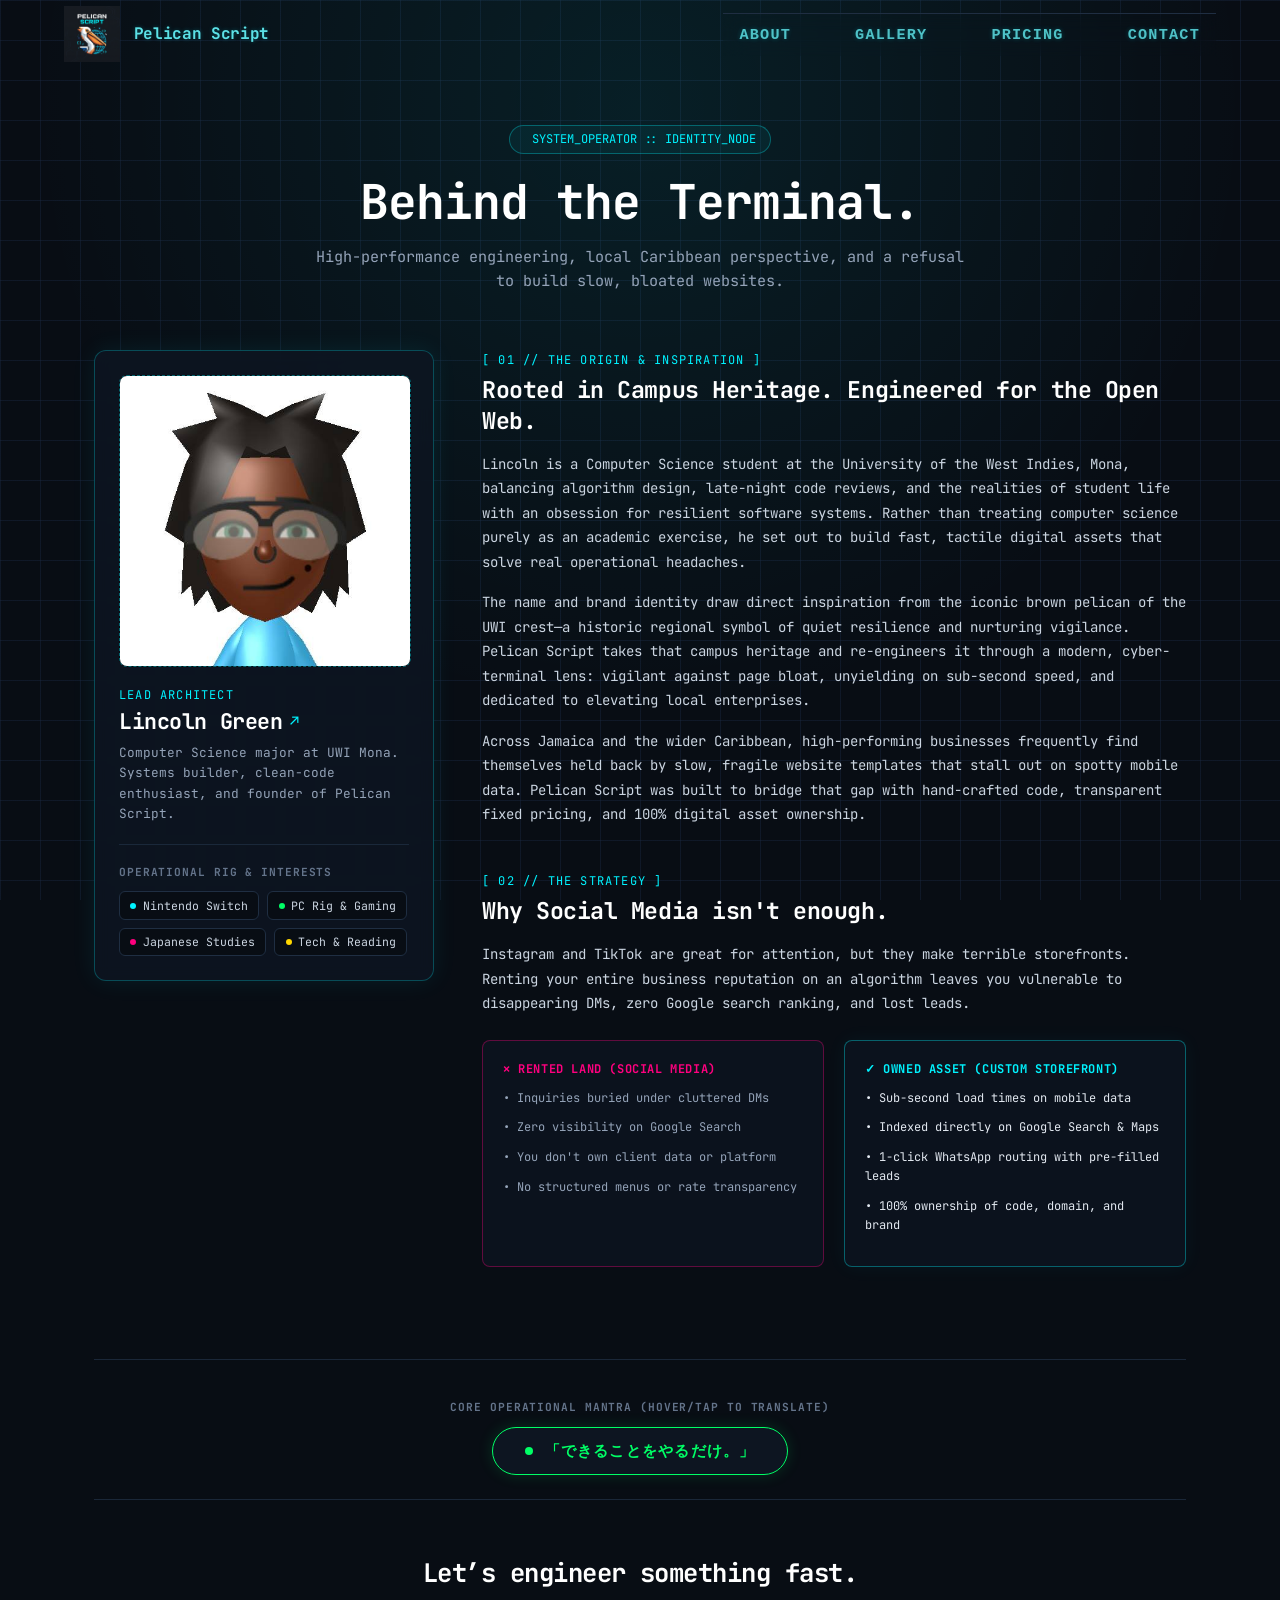
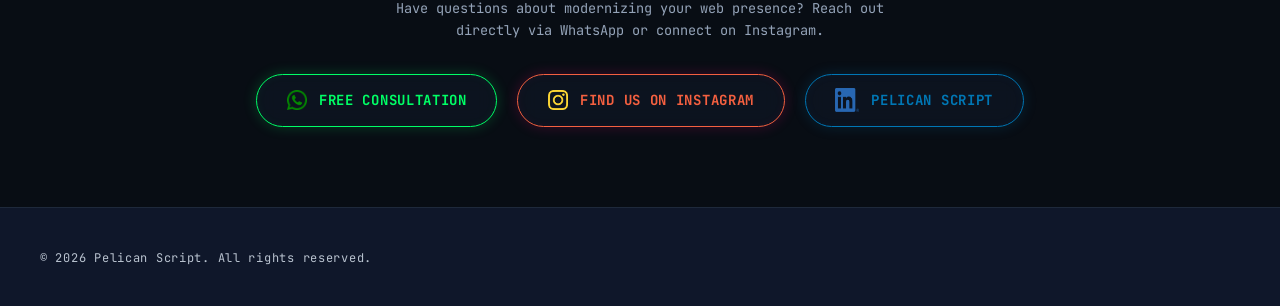
==== commit d97a5036: "feat: Added personal LinkedIn page" ====
--- a/about.html
+++ b/about.html
@@ -511,7 +511,15 @@
         </div>
 
         <div class="operator-role">Lead Architect</div>
-        <h2 class="operator-name">Lincoln Green</h2>
+          <h2 class="operator-name">
+            <a href="https://www.linkedin.com/in/lincolnrockstarva/"
+              target="_blank"
+              rel="noopener noreferrer"
+              aria-label="Connect with Lincoln Green on LinkedIn">
+              <span>Lincoln Green</span>
+              <span aria-hidden="true" style="font-size: 0.95rem; color: #00f3ff;">↗</span>
+            </a>
+          </h2>
         <p class="operator-bio">
           Computer Science major at UWI Mona. Systems builder, clean-code enthusiast, and founder of Pelican Script.
         </p>
@@ -613,6 +621,20 @@
           <img src="icons/ig-white.png" alt="" class="instagram-icon" width="20" height="20">
           <span class="btn-text">Find us on Instagram</span>
         </a>
+
+        <a href="https://www.linkedin.com/company/pelican-script"
+            class="btn-linkedin"
+            target="_blank"
+            rel="noopener noreferrer"
+            aria-label="Follow Pelican Script on LinkedIn">
+            <img src="icons/linkedin-color.png"
+               alt="LinkedIn Logo"
+               aria-hidden="true"
+               class="linkedin-icon"
+               width="24"
+               height="24">
+               <span class="btn-text">Pelican Script</span>
+              </a>         
       </div>
     </footer>
 
--- a/css/main.css
+++ b/css/main.css
@@ -4,7 +4,7 @@
 
 /* Base container for both buttons */
 .btn-whatsapp,
-.btn-instagram {
+.btn-instagram, .btn-linkedin {
   display: inline-flex;
   align-items: center;
   justify-content: center;
@@ -85,10 +85,45 @@
   transform: scale(1.1);
 }
 
+.btn-instagram .instagram-icon {
+  filter: invert(19%) sepia(94%) saturate(6284%) hue-rotate(324deg) brightness(101%) contrast(106%);
+}
+
+/* --- LinkedIn: Professional Neon Blue --- */
+.btn-linkedin {
+  border: 1.5px solid #0077B5;
+  color: #0077B5 !important;
+  box-shadow: 0 0 14px rgba(0, 119, 181, 0.2), inset 0 0 10px rgba(0, 119, 181, 0.05);
+}
+
+/* Recolor pure white icon to professional neon blue (#0077B5) 
+.btn-linkedin .linkedin-icon {
+  filter: invert(23%) sepia(94%) saturate(6284%) hue-rotate(324deg) brightness(101%) contrast(106%);
+}*/
+
+.btn-linkedin:hover {
+  background: #0077B5;
+  color: #ffffff !important;
+  box-shadow: 
+    0 0 20px rgba(0, 119, 181, 1),
+    0 0 35px rgba(0, 119, 181, 0.35);
+  transform: translateY(-2px);
+}
+
+.btn-linkedin:hover .linkedin-icon {
+  filter: brightness(0) invert(1); /* Flips icon back to crisp white on solid blue fill */
+  transform: scale(1.1);
+}
+
+/*.btn-linkedin .linkedin-icon {
+  filter: invert(23%) sepia(94%) saturate(6284%) hue-rotate(324deg) brightness(101%) contrast(106%);
+}*/
+
 /* Mobile responsive full-width stretch */
 @media (max-width: 480px) {
   .btn-whatsapp,
-  .btn-instagram {
+  .btn-instagram,
+  .btn-linkedin {
     width: 100%;
   }
 }
--- a/css/styles.css
+++ b/css/styles.css
@@ -332,6 +332,27 @@
   line-height: 1.6;
 }
 
+.operator-name {
+      font-family: 'JetBrains Mono', monospace;
+      font-size: 1.35rem;
+      font-weight: 700;
+      color: #ffffff;
+      margin: 0 0 0.5rem 0;
+    }
+
+    .operator-name a {
+      color: inherit;
+      text-decoration: none;
+      display: inline-flex;
+      align-items: center;
+      gap: 0.45rem;
+      transition: color 0.2s ease, text-shadow 0.2s ease;
+    }
+
+    .operator-name a:hover {
+      color: #00f3ff;
+      text-shadow: 0 0 12px rgba(0, 243, 255, 0.45);
+    }
 
 /* ==============================================
    GALLERY SHOWCASE GRID
@@ -459,6 +480,8 @@
   perspective: 1200px;
   height: 28rem; /* Concrete height anchors the grid row so cards cannot overlap */
   background: transparent;
+  cursor: pointer;
+  -webkit-tap-highlight-color: transparent;
 }
 
 /* 2. Inner wrapper handles both the slight lift and 3D rotation */
@@ -470,12 +493,19 @@
   border-radius: 1rem;
 }
 
-/* 3. Hover state: elevates slightly first, then executes the smooth Y-flip */
-.flip-card:hover .flip-card-inner {
+/* 3. Mobile & Universal Class Flip (Driven strictly by tap) */
+.flip-card.is-flipped .flip-card-inner {
   transform: translateY(-6px) rotateY(180deg);
 }
 
-/* 4. Front & Back faces locked strictly to parent boundaries */
+/* 4. Desktop-Only Hover (Only for real mouse pointers, never mobile touches) */
+@media (hover: hover) and (pointer: fine) {
+  .flip-card:hover .flip-card-inner {
+    transform: translateY(-6px) rotateY(180deg);
+  }
+}
+
+/* 5. Front & Back faces locked strictly to parent boundaries */
 .flip-card-front,
 .flip-card-back {
   position: absolute;
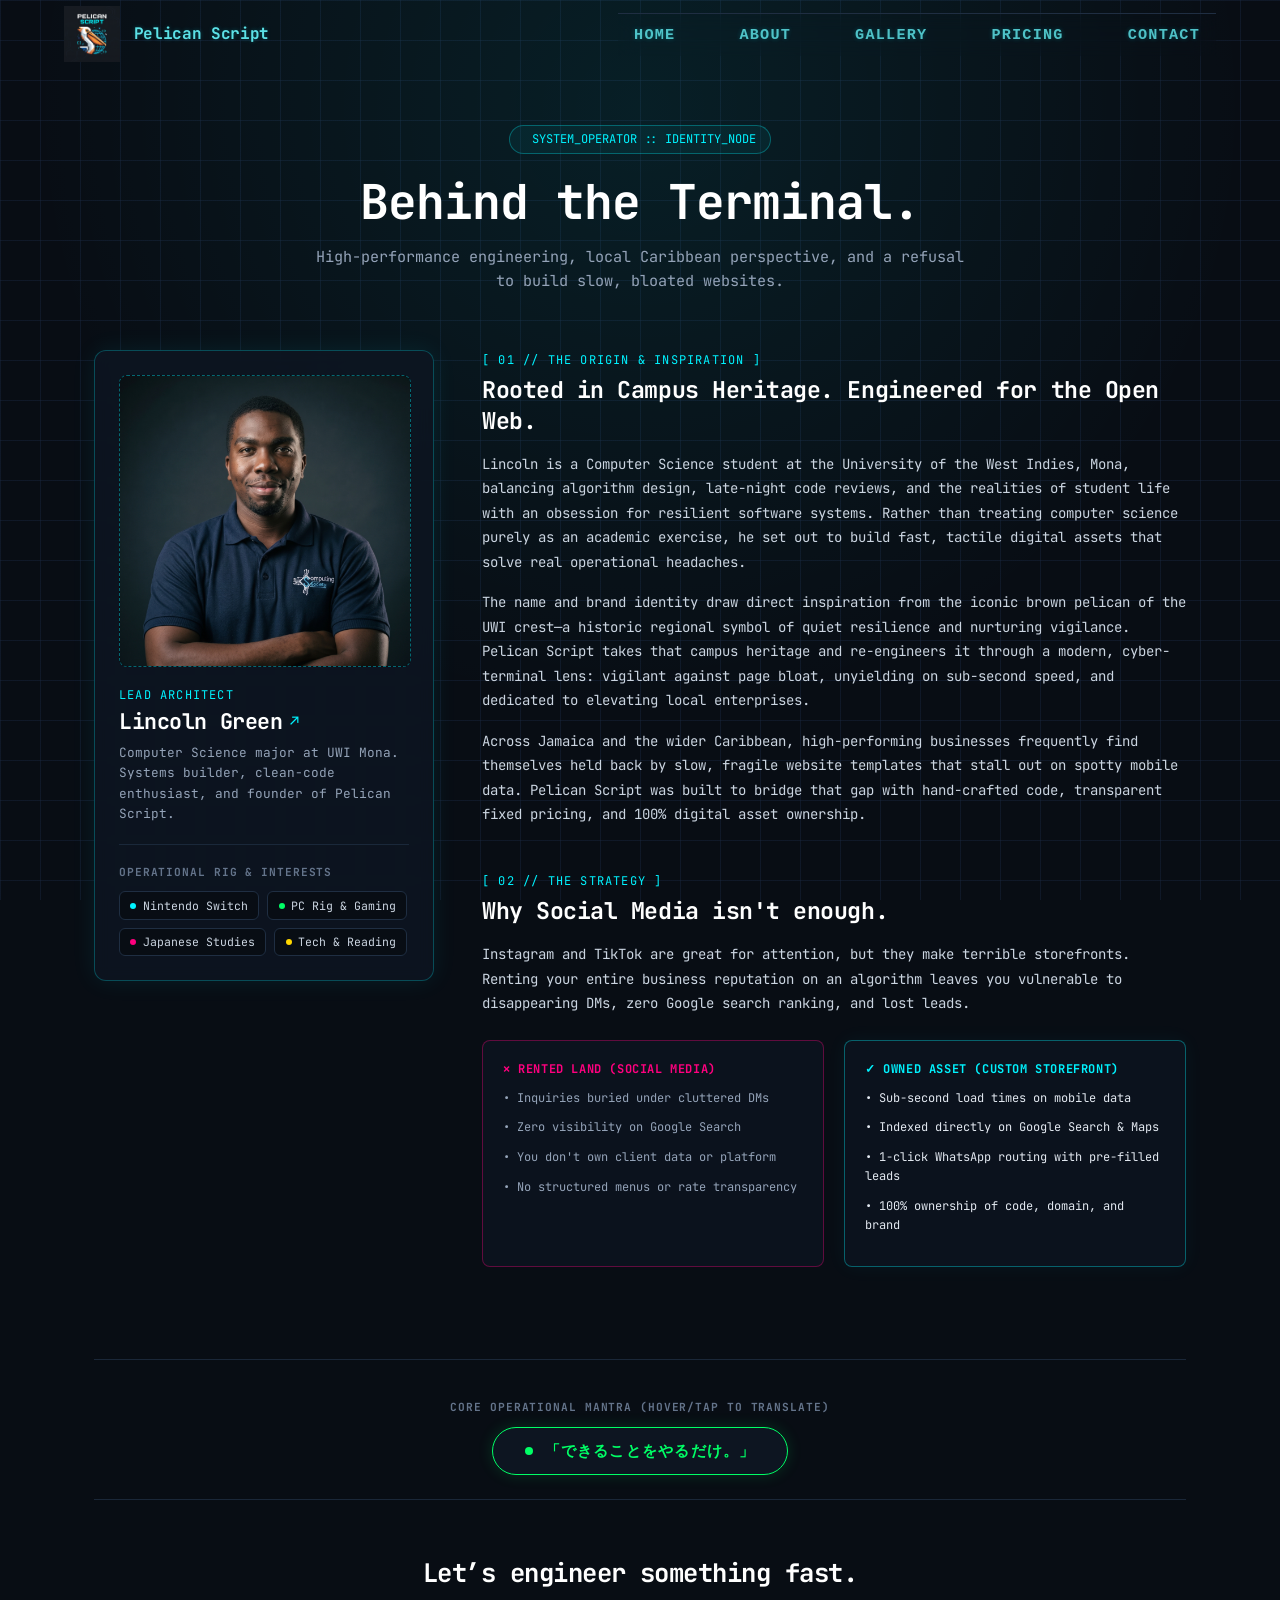
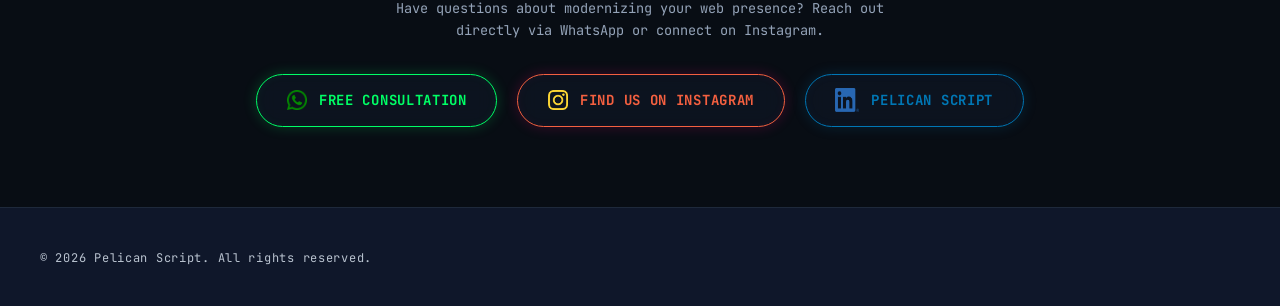
==== commit 50386d1a: "style: Updated About picture" ====
--- a/about.html
+++ b/about.html
@@ -63,6 +63,8 @@
         "addressCountry": "JM"
       },
       "sameAs": [
+        "https://www.linkedin.com/in/lincolnrockstarva/",
+        "https://www.linkedin.com/company/pelican-script",
         "https://instagram.com/thepelicanscript"
       ]
     }
@@ -507,7 +509,7 @@
       <!-- Left Column: Dossier Card -->
       <aside class="operator-frame">
         <div class="operator-img-wrapper">
-          <img src="img/mii.jpg" alt="Lincoln Green - Lead Architect" class="operator-photo">
+          <img src="img/temp.jpg" alt="Lincoln Green - Lead Architect" class="operator-photo">
         </div>
 
         <div class="operator-role">Lead Architect</div>
